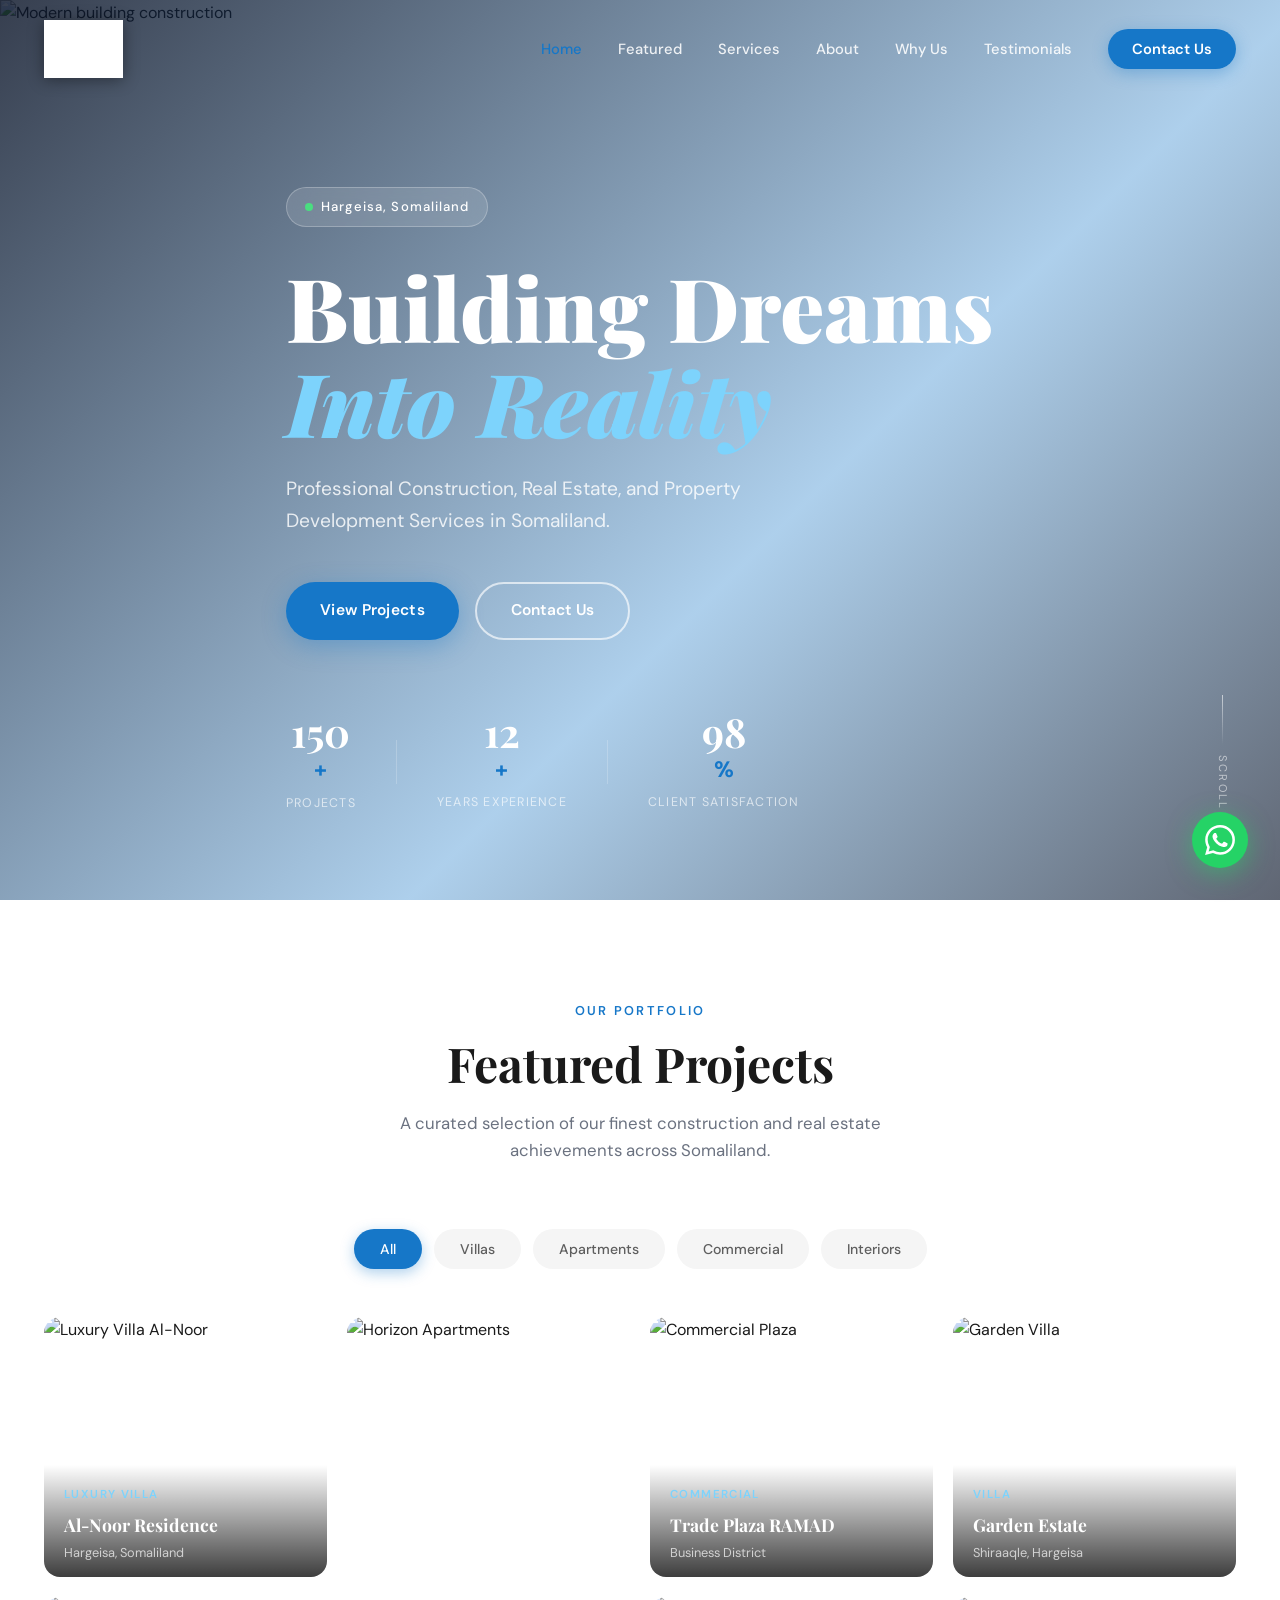
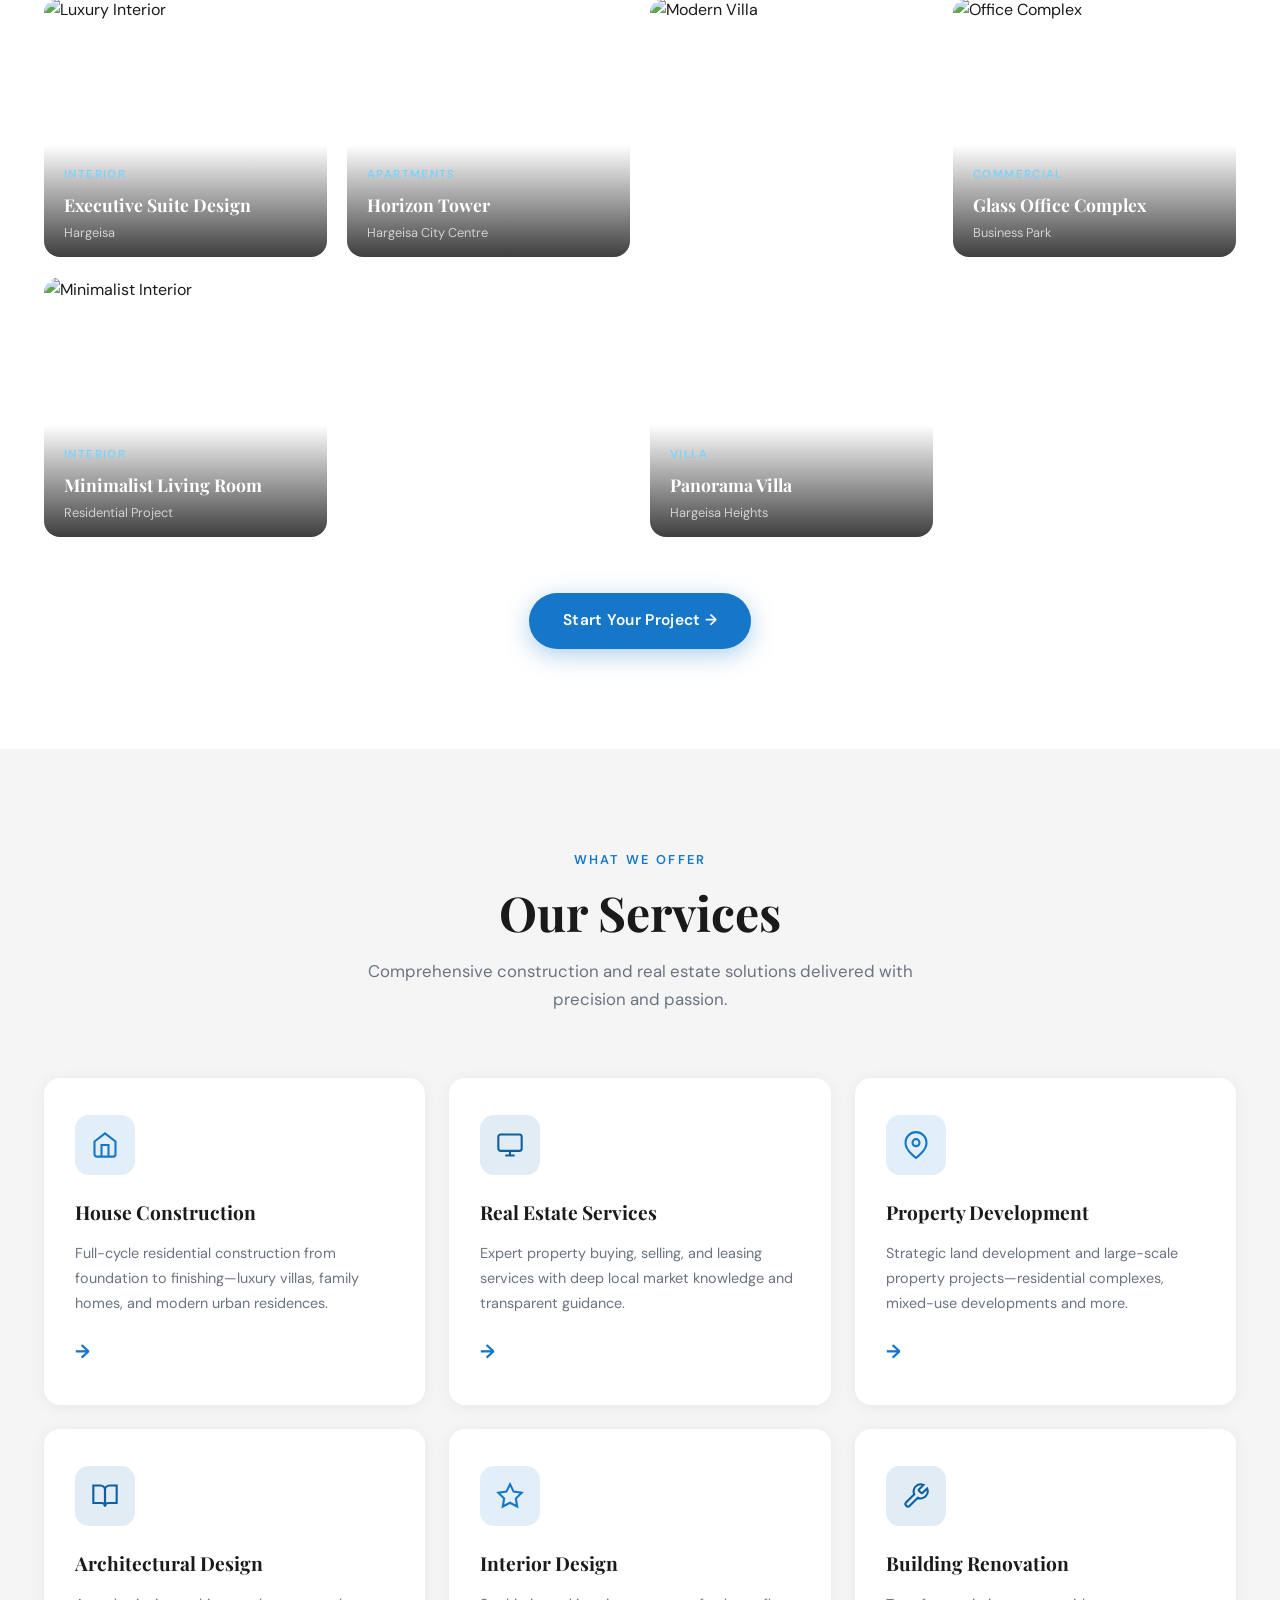
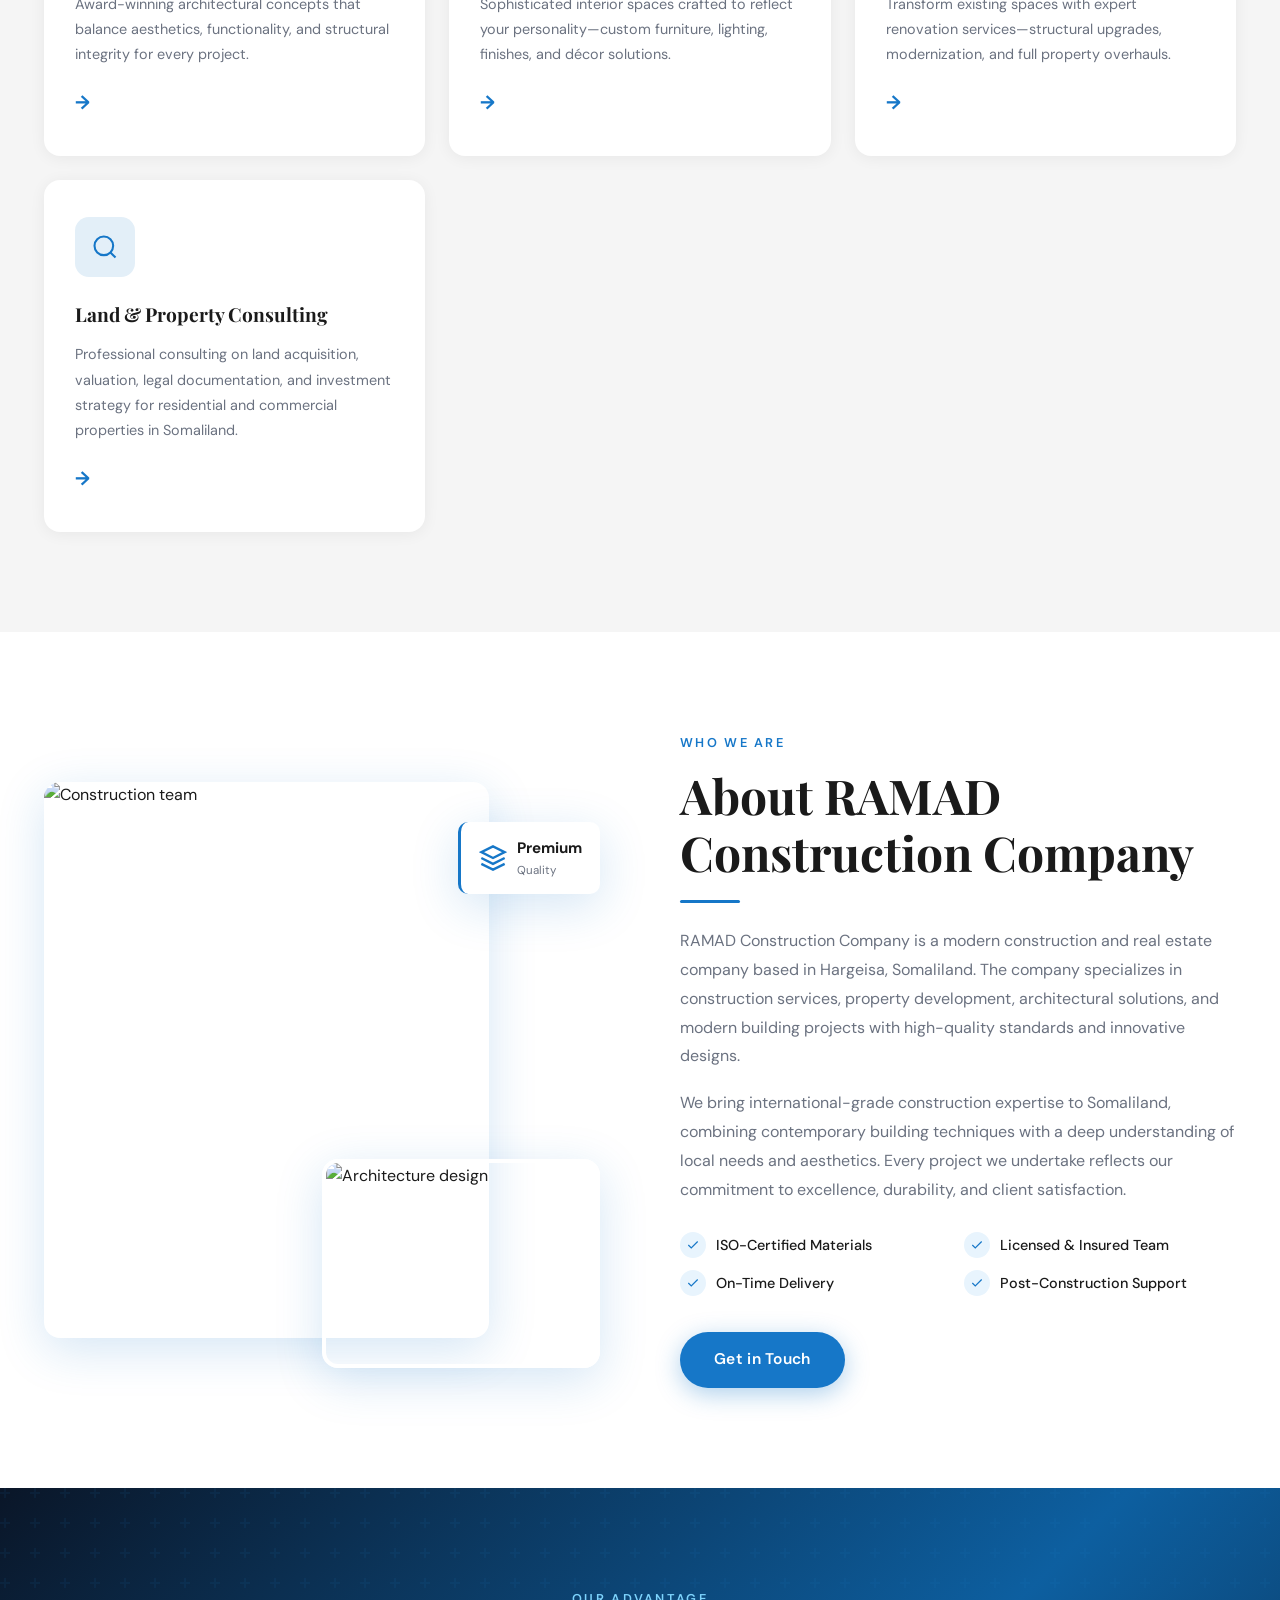
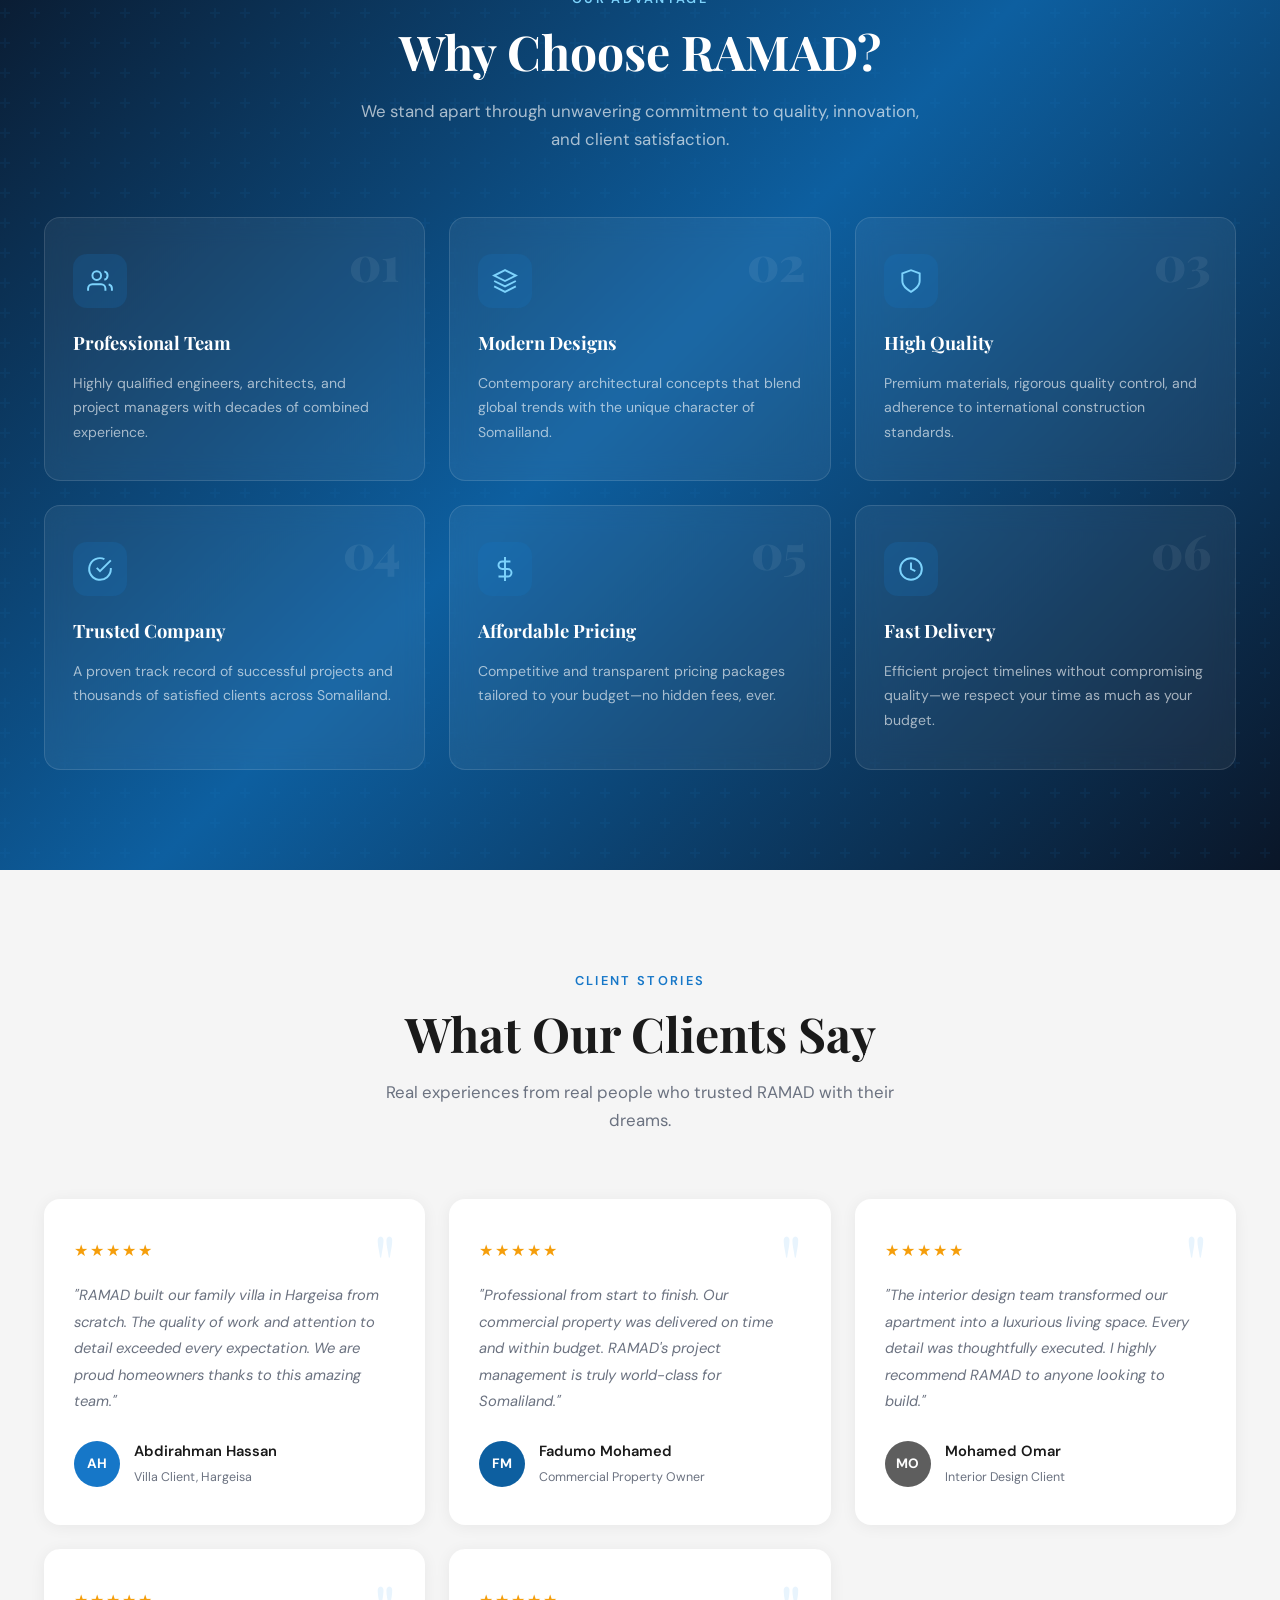
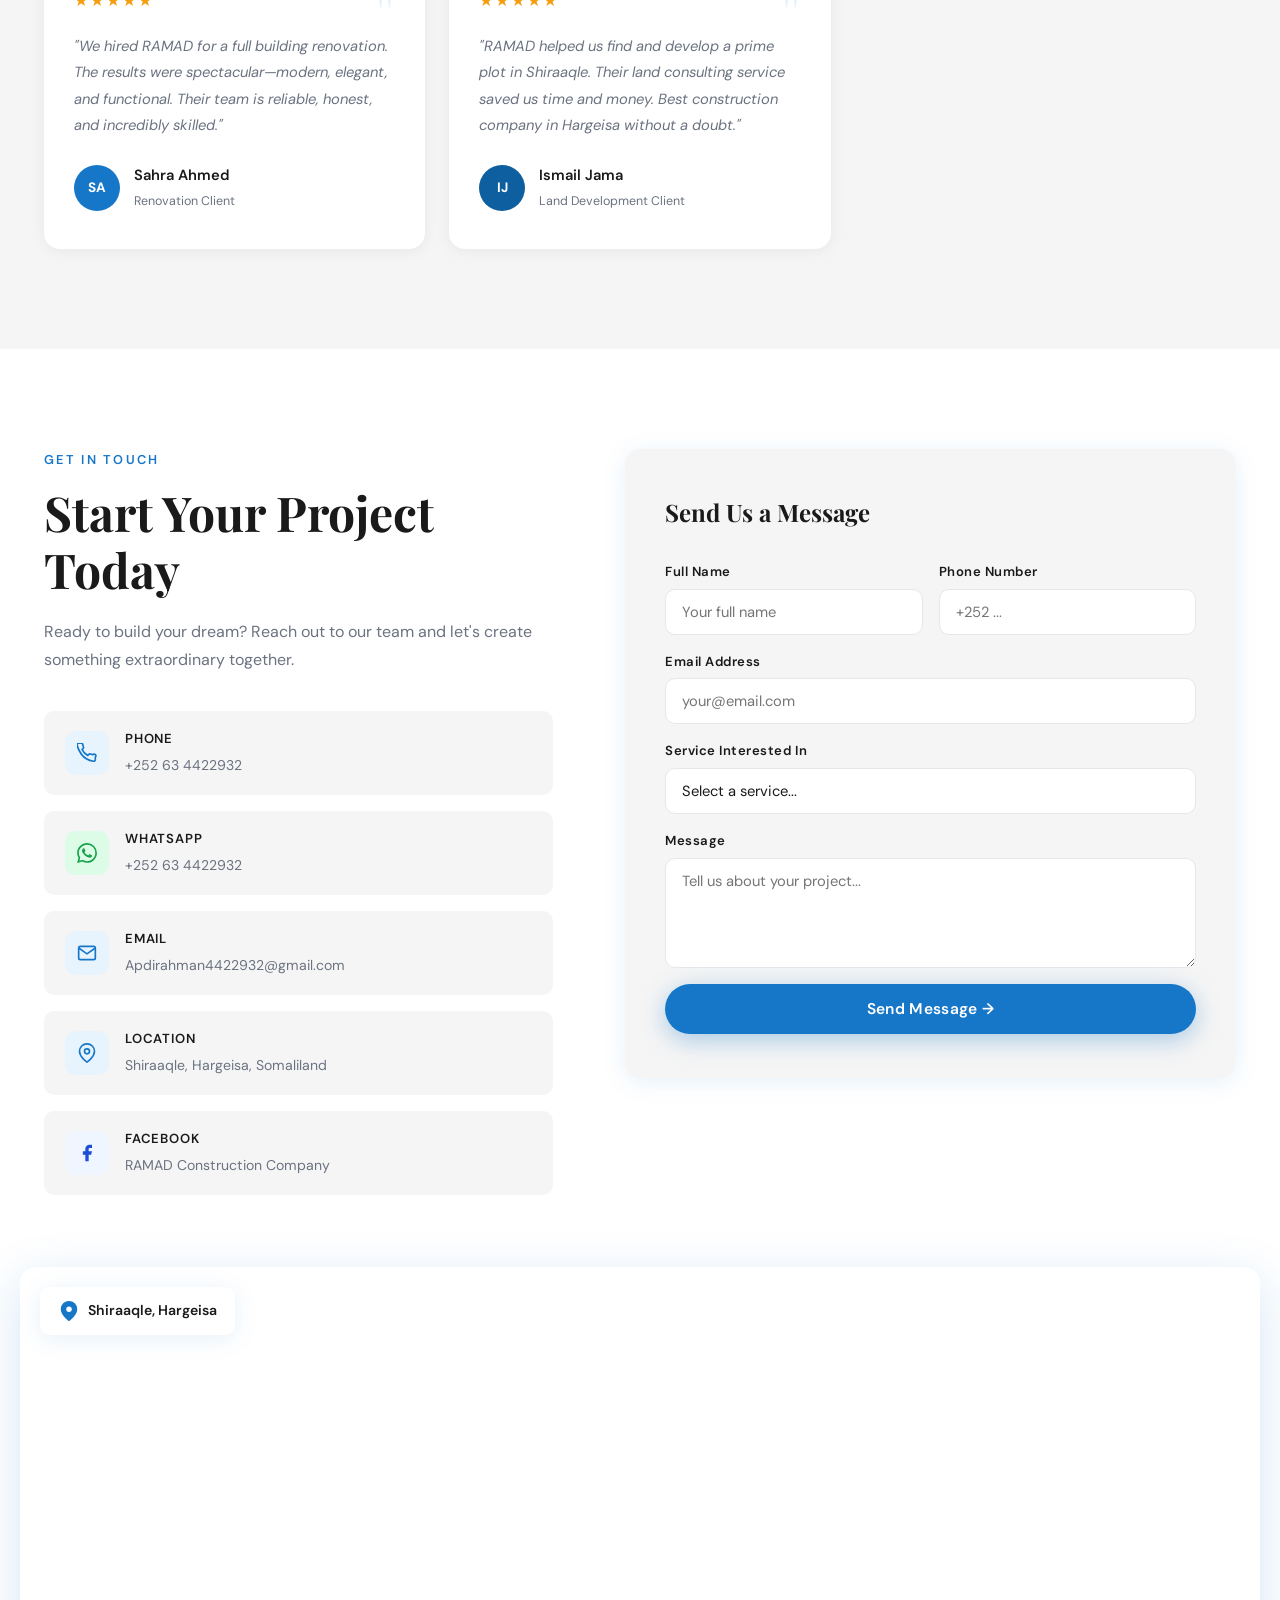
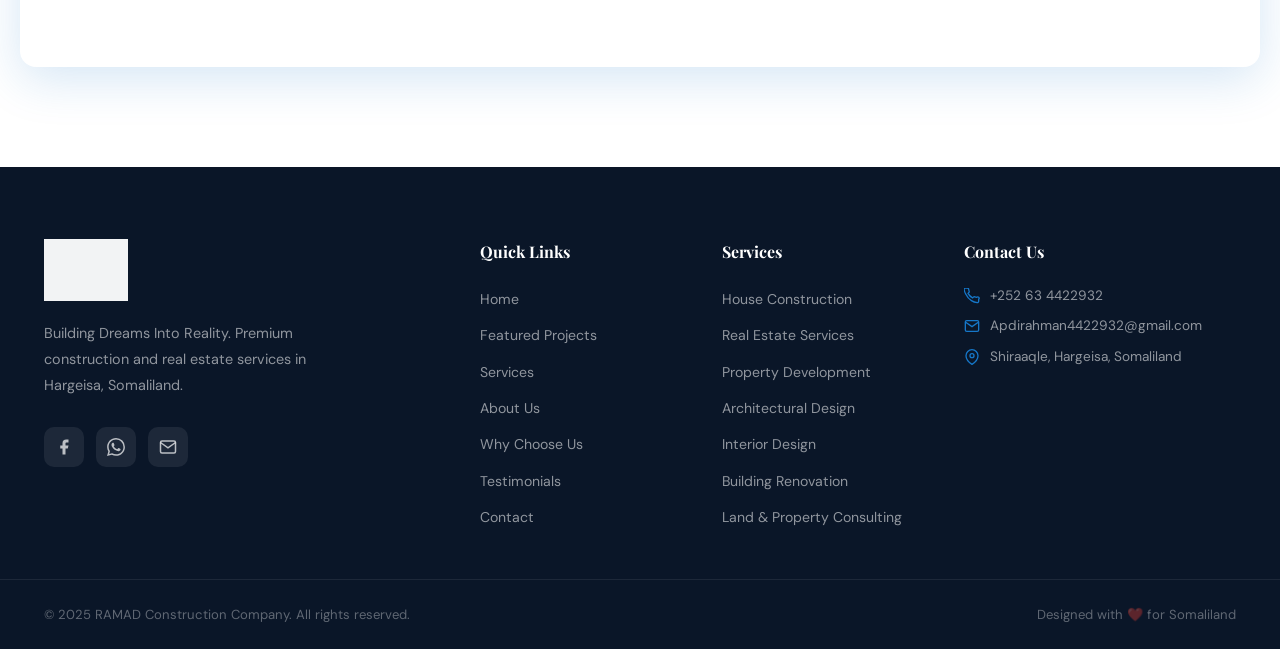
==== index.html @ cfd52feb "Add files via upload" ====
<!DOCTYPE html>
<html lang="en">
<head>
  <meta charset="UTF-8" />
  <meta name="viewport" content="width=device-width, initial-scale=1.0" />
  <title>RAMAD Construction Company – Building Dreams Into Reality</title>
  <link rel="preconnect" href="https://fonts.googleapis.com" />
  <link rel="preconnect" href="https://fonts.gstatic.com" crossorigin />
  <link href="https://fonts.googleapis.com/css2?family=Playfair+Display:wght@400;600;700;900&family=DM+Sans:wght@300;400;500;600&display=swap" rel="stylesheet" />
  <link rel="stylesheet" href="style.css" />
</head>
<body>

<!-- FLOATING WHATSAPP -->
<a href="https://wa.me/252634422932" class="whatsapp-float" target="_blank" aria-label="Chat on WhatsApp">
  <svg viewBox="0 0 24 24" fill="currentColor"><path d="M17.472 14.382c-.297-.149-1.758-.867-2.03-.967-.273-.099-.471-.148-.67.15-.197.297-.767.966-.94 1.164-.173.199-.347.223-.644.075-.297-.15-1.255-.463-2.39-1.475-.883-.788-1.48-1.761-1.653-2.059-.173-.297-.018-.458.13-.606.134-.133.298-.347.446-.52.149-.174.198-.298.298-.497.099-.198.05-.371-.025-.52-.075-.149-.669-1.612-.916-2.207-.242-.579-.487-.5-.669-.51-.173-.008-.371-.01-.57-.01-.198 0-.52.074-.792.372-.272.297-1.04 1.016-1.04 2.479 0 1.462 1.065 2.875 1.213 3.074.149.198 2.096 3.2 5.077 4.487.709.306 1.262.489 1.694.625.712.227 1.36.195 1.871.118.571-.085 1.758-.719 2.006-1.413.248-.694.248-1.289.173-1.413-.074-.124-.272-.198-.57-.347m-5.421 7.403h-.004a9.87 9.87 0 01-5.031-1.378l-.361-.214-3.741.982.998-3.648-.235-.374a9.86 9.86 0 01-1.51-5.26c.001-5.45 4.436-9.884 9.888-9.884 2.64 0 5.122 1.03 6.988 2.898a9.825 9.825 0 012.893 6.994c-.003 5.45-4.437 9.884-9.885 9.884m8.413-18.297A11.815 11.815 0 0012.05 0C5.495 0 .16 5.335.157 11.892c0 2.096.547 4.142 1.588 5.945L.057 24l6.305-1.654a11.882 11.882 0 005.683 1.448h.005c6.554 0 11.89-5.335 11.893-11.893a11.821 11.821 0 00-3.48-8.413z"/></svg>
</a>

<!-- NAV — order: Home | Featured | Services | About | Why Us | Testimonials | Contact -->
<nav class="navbar" id="navbar">
  <div class="nav-inner">
    <a href="#home" class="logo-link">
      <img src="[data-uri]" alt="RAMAD Construction Company" class="nav-logo-img" />
    </a>
    <button class="menu-toggle" id="menuToggle" aria-label="Toggle menu">
      <span></span><span></span><span></span>
    </button>
    <ul class="nav-links" id="navLinks">
      <li><a href="#home">Home</a></li>
      <li><a href="#featured">Featured</a></li>
      <li><a href="#services">Services</a></li>
      <li><a href="#about">About</a></li>
      <li><a href="#why-us">Why Us</a></li>
      <li><a href="#testimonials">Testimonials</a></li>
      <li><a href="#contact" class="nav-cta">Contact Us</a></li>
    </ul>
  </div>
</nav>

<!-- HERO -->
<section class="hero" id="home">
  <div class="hero-bg">
    <img src="https://images.unsplash.com/photo-1486325212027-8081e485255e?w=1800&q=80" alt="Modern building construction" class="hero-img" />
    <div class="hero-overlay"></div>
  </div>
  <div class="hero-content">
    <div class="hero-badge">
      <span class="badge-dot"></span>
      Hargeisa, Somaliland
    </div>
    <h1 class="hero-title">Building Dreams<br /><em>Into Reality</em></h1>
    <p class="hero-sub">Professional Construction, Real Estate, and Property Development Services in Somaliland.</p>
    <div class="hero-actions">
      <a href="#featured" class="btn-primary">View Projects</a>
      <a href="#contact" class="btn-outline">Contact Us</a>
    </div>
    <div class="hero-stats">
      <div class="stat"><span class="stat-num" data-target="150">0</span><span class="stat-plus">+</span><span class="stat-label">Projects</span></div>
      <div class="stat-divider"></div>
      <div class="stat"><span class="stat-num" data-target="12">0</span><span class="stat-plus">+</span><span class="stat-label">Years Experience</span></div>
      <div class="stat-divider"></div>
      <div class="stat"><span class="stat-num" data-target="98">0</span><span class="stat-plus">%</span><span class="stat-label">Client Satisfaction</span></div>
    </div>
  </div>
  <div class="hero-scroll">
    <div class="scroll-line"></div>
    <span>Scroll Down</span>
  </div>
</section>

<!-- FEATURED PROJECTS -->
<section class="featured section-pad" id="featured">
  <div class="container">
    <div class="section-header">
      <p class="section-label">Our Portfolio</p>
      <h2 class="section-title">Featured Projects</h2>
      <p class="section-desc">A curated selection of our finest construction and real estate achievements across Somaliland.</p>
    </div>
    <div class="projects-filter">
      <button class="filter-btn active" data-filter="all">All</button>
      <button class="filter-btn" data-filter="villa">Villas</button>
      <button class="filter-btn" data-filter="apartment">Apartments</button>
      <button class="filter-btn" data-filter="commercial">Commercial</button>
      <button class="filter-btn" data-filter="interior">Interiors</button>
    </div>
    <div class="projects-grid" id="projectsGrid">
      <div class="project-card" data-cat="villa">
        <div class="project-img-wrap"><img src="https://images.unsplash.com/photo-1613977257363-707ba9348227?w=700&q=80" alt="Luxury Villa Al-Noor" loading="lazy" /></div>
        <div class="project-info"><span class="project-cat">Luxury Villa</span><h4>Al-Noor Residence</h4><p>Hargeisa, Somaliland</p></div>
      </div>
      <div class="project-card project-card-tall" data-cat="apartment">
        <div class="project-img-wrap"><img src="https://images.unsplash.com/photo-1545324418-cc1a3fa10c00?w=700&q=80" alt="Horizon Apartments" loading="lazy" /></div>
        <div class="project-info"><span class="project-cat">Apartments</span><h4>Horizon Tower</h4><p>Hargeisa City Centre</p></div>
      </div>
      <div class="project-card" data-cat="commercial">
        <div class="project-img-wrap"><img src="https://images.unsplash.com/photo-1486325212027-8081e485255e?w=700&q=80" alt="Commercial Plaza" loading="lazy" /></div>
        <div class="project-info"><span class="project-cat">Commercial</span><h4>Trade Plaza RAMAD</h4><p>Business District</p></div>
      </div>
      <div class="project-card" data-cat="villa">
        <div class="project-img-wrap"><img src="https://images.unsplash.com/photo-1600596542815-ffad4c1539a9?w=700&q=80" alt="Garden Villa" loading="lazy" /></div>
        <div class="project-info"><span class="project-cat">Villa</span><h4>Garden Estate</h4><p>Shiraaqle, Hargeisa</p></div>
      </div>
      <div class="project-card" data-cat="interior">
        <div class="project-img-wrap"><img src="https://images.unsplash.com/photo-1618221195710-dd6b41faaea6?w=700&q=80" alt="Luxury Interior" loading="lazy" /></div>
        <div class="project-info"><span class="project-cat">Interior</span><h4>Executive Suite Design</h4><p>Hargeisa</p></div>
      </div>
      <div class="project-card project-card-tall" data-cat="villa">
        <div class="project-img-wrap"><img src="https://images.unsplash.com/photo-1512917774080-9991f1c4c750?w=700&q=80" alt="Modern Villa" loading="lazy" /></div>
        <div class="project-info"><span class="project-cat">Villa</span><h4>Panorama Villa</h4><p>Hargeisa Heights</p></div>
      </div>
      <div class="project-card" data-cat="commercial">
        <div class="project-img-wrap"><img src="https://images.unsplash.com/photo-1582407947304-fd86f28f2a08?w=700&q=80" alt="Office Complex" loading="lazy" /></div>
        <div class="project-info"><span class="project-cat">Commercial</span><h4>Glass Office Complex</h4><p>Business Park</p></div>
      </div>
      <div class="project-card" data-cat="interior">
        <div class="project-img-wrap"><img src="https://images.unsplash.com/photo-1616486338812-3dadae4b4ace?w=700&q=80" alt="Minimalist Interior" loading="lazy" /></div>
        <div class="project-info"><span class="project-cat">Interior</span><h4>Minimalist Living Room</h4><p>Residential Project</p></div>
      </div>
    </div>
    <div class="text-center mt-large">
      <a href="#contact" class="btn-primary">Start Your Project →</a>
    </div>
  </div>
</section>

<!-- SERVICES -->
<section class="services section-pad" id="services">
  <div class="container">
    <div class="section-header">
      <p class="section-label">What We Offer</p>
      <h2 class="section-title">Our Services</h2>
      <p class="section-desc">Comprehensive construction and real estate solutions delivered with precision and passion.</p>
    </div>
    <div class="services-grid">
      <div class="service-card">
        <div class="service-icon" style="--c:#1677C8">
          <svg viewBox="0 0 24 24" fill="none" stroke="currentColor" stroke-width="1.8"><path d="M3 9l9-7 9 7v11a2 2 0 01-2 2H5a2 2 0 01-2-2z"/><polyline points="9 22 9 12 15 12 15 22"/></svg>
        </div>
        <h3>House Construction</h3>
        <p>Full-cycle residential construction from foundation to finishing—luxury villas, family homes, and modern urban residences.</p>
        <span class="service-arrow">→</span>
      </div>
      <div class="service-card">
        <div class="service-icon" style="--c:#0d5fa0">
          <svg viewBox="0 0 24 24" fill="none" stroke="currentColor" stroke-width="1.8"><rect x="2" y="3" width="20" height="14" rx="2"/><path d="M8 21h8M12 17v4"/></svg>
        </div>
        <h3>Real Estate Services</h3>
        <p>Expert property buying, selling, and leasing services with deep local market knowledge and transparent guidance.</p>
        <span class="service-arrow">→</span>
      </div>
      <div class="service-card">
        <div class="service-icon" style="--c:#1677C8">
          <svg viewBox="0 0 24 24" fill="none" stroke="currentColor" stroke-width="1.8"><path d="M21 10c0 7-9 13-9 13s-9-6-9-13a9 9 0 0118 0z"/><circle cx="12" cy="10" r="3"/></svg>
        </div>
        <h3>Property Development</h3>
        <p>Strategic land development and large-scale property projects—residential complexes, mixed-use developments and more.</p>
        <span class="service-arrow">→</span>
      </div>
      <div class="service-card">
        <div class="service-icon" style="--c:#0d5fa0">
          <svg viewBox="0 0 24 24" fill="none" stroke="currentColor" stroke-width="1.8"><path d="M2 3h6a4 4 0 014 4v14a3 3 0 00-3-3H2z"/><path d="M22 3h-6a4 4 0 00-4 4v14a3 3 0 013-3h7z"/></svg>
        </div>
        <h3>Architectural Design</h3>
        <p>Award-winning architectural concepts that balance aesthetics, functionality, and structural integrity for every project.</p>
        <span class="service-arrow">→</span>
      </div>
      <div class="service-card">
        <div class="service-icon" style="--c:#1677C8">
          <svg viewBox="0 0 24 24" fill="none" stroke="currentColor" stroke-width="1.8"><path d="M12 2l3.09 6.26L22 9.27l-5 4.87 1.18 6.88L12 17.77l-6.18 3.25L7 14.14 2 9.27l6.91-1.01L12 2z"/></svg>
        </div>
        <h3>Interior Design</h3>
        <p>Sophisticated interior spaces crafted to reflect your personality—custom furniture, lighting, finishes, and décor solutions.</p>
        <span class="service-arrow">→</span>
      </div>
      <div class="service-card">
        <div class="service-icon" style="--c:#0d5fa0">
          <svg viewBox="0 0 24 24" fill="none" stroke="currentColor" stroke-width="1.8"><path d="M14.7 6.3a1 1 0 000 1.4l1.6 1.6a1 1 0 001.4 0l3.77-3.77a6 6 0 01-7.94 7.94l-6.91 6.91a2.12 2.12 0 01-3-3l6.91-6.91a6 6 0 017.94-7.94l-3.76 3.76z"/></svg>
        </div>
        <h3>Building Renovation</h3>
        <p>Transform existing spaces with expert renovation services—structural upgrades, modernization, and full property overhauls.</p>
        <span class="service-arrow">→</span>
      </div>
      <div class="service-card service-card-wide">
        <div class="service-icon" style="--c:#1677C8">
          <svg viewBox="0 0 24 24" fill="none" stroke="currentColor" stroke-width="1.8"><circle cx="11" cy="11" r="8"/><path d="m21 21-4.35-4.35"/></svg>
        </div>
        <h3>Land &amp; Property Consulting</h3>
        <p>Professional consulting on land acquisition, valuation, legal documentation, and investment strategy for residential and commercial properties in Somaliland.</p>
        <span class="service-arrow">→</span>
      </div>
    </div>
  </div>
</section>

<!-- ABOUT -->
<section class="about section-pad" id="about">
  <div class="container about-grid">
    <div class="about-visuals">
      <div class="about-main-img">
        <img src="https://images.unsplash.com/photo-1504307651254-35680f356dfd?w=800&q=80" alt="Construction team" loading="lazy" />
      </div>
      <div class="about-accent-img">
        <img src="https://images.unsplash.com/photo-1590725140246-20acddc1ec6d?w=400&q=80" alt="Architecture design" loading="lazy" />
      </div>
      <div class="about-badge-float">
        <svg viewBox="0 0 24 24" fill="none" stroke="#1677C8" stroke-width="2"><path d="M12 2L2 7l10 5 10-5-10-5zM2 17l10 5 10-5M2 12l10 5 10-5"/></svg>
        <div><strong>Premium</strong><span>Quality</span></div>
      </div>
    </div>
    <div class="about-content">
      <p class="section-label">Who We Are</p>
      <h2 class="section-title">About RAMAD<br />Construction Company</h2>
      <div class="about-divider"></div>
      <p class="about-text">RAMAD Construction Company is a modern construction and real estate company based in Hargeisa, Somaliland. The company specializes in construction services, property development, architectural solutions, and modern building projects with high-quality standards and innovative designs.</p>
      <p class="about-text">We bring international-grade construction expertise to Somaliland, combining contemporary building techniques with a deep understanding of local needs and aesthetics. Every project we undertake reflects our commitment to excellence, durability, and client satisfaction.</p>
      <div class="about-features">
        <div class="about-feat"><div class="feat-icon"><svg viewBox="0 0 24 24" fill="none" stroke="currentColor" stroke-width="2"><polyline points="20 6 9 17 4 12"/></svg></div><span>ISO-Certified Materials</span></div>
        <div class="about-feat"><div class="feat-icon"><svg viewBox="0 0 24 24" fill="none" stroke="currentColor" stroke-width="2"><polyline points="20 6 9 17 4 12"/></svg></div><span>Licensed &amp; Insured Team</span></div>
        <div class="about-feat"><div class="feat-icon"><svg viewBox="0 0 24 24" fill="none" stroke="currentColor" stroke-width="2"><polyline points="20 6 9 17 4 12"/></svg></div><span>On-Time Delivery</span></div>
        <div class="about-feat"><div class="feat-icon"><svg viewBox="0 0 24 24" fill="none" stroke="currentColor" stroke-width="2"><polyline points="20 6 9 17 4 12"/></svg></div><span>Post-Construction Support</span></div>
      </div>
      <a href="#contact" class="btn-primary">Get in Touch</a>
    </div>
  </div>
</section>

<!-- WHY CHOOSE US -->
<section class="why-us section-pad" id="why-us">
  <div class="why-bg"></div>
  <div class="container">
    <div class="section-header light">
      <p class="section-label light-label">Our Advantage</p>
      <h2 class="section-title white">Why Choose RAMAD?</h2>
      <p class="section-desc light-desc">We stand apart through unwavering commitment to quality, innovation, and client satisfaction.</p>
    </div>
    <div class="why-grid">
      <div class="why-card">
        <div class="why-num">01</div>
        <div class="why-icon"><svg viewBox="0 0 24 24" fill="none" stroke="currentColor" stroke-width="1.8"><path d="M17 21v-2a4 4 0 00-4-4H5a4 4 0 00-4 4v2"/><circle cx="9" cy="7" r="4"/><path d="M23 21v-2a4 4 0 00-3-3.87M16 3.13a4 4 0 010 7.75"/></svg></div>
        <h3>Professional Team</h3>
        <p>Highly qualified engineers, architects, and project managers with decades of combined experience.</p>
      </div>
      <div class="why-card">
        <div class="why-num">02</div>
        <div class="why-icon"><svg viewBox="0 0 24 24" fill="none" stroke="currentColor" stroke-width="1.8"><polygon points="12 2 2 7 12 12 22 7 12 2"/><polyline points="2 17 12 22 22 17"/><polyline points="2 12 12 17 22 12"/></svg></div>
        <h3>Modern Designs</h3>
        <p>Contemporary architectural concepts that blend global trends with the unique character of Somaliland.</p>
      </div>
      <div class="why-card">
        <div class="why-num">03</div>
        <div class="why-icon"><svg viewBox="0 0 24 24" fill="none" stroke="currentColor" stroke-width="1.8"><path d="M12 22s8-4 8-10V5l-8-3-8 3v7c0 6 8 10 8 10z"/></svg></div>
        <h3>High Quality</h3>
        <p>Premium materials, rigorous quality control, and adherence to international construction standards.</p>
      </div>
      <div class="why-card">
        <div class="why-num">04</div>
        <div class="why-icon"><svg viewBox="0 0 24 24" fill="none" stroke="currentColor" stroke-width="1.8"><path d="M22 11.08V12a10 10 0 11-5.93-9.14"/><polyline points="22 4 12 14.01 9 11.01"/></svg></div>
        <h3>Trusted Company</h3>
        <p>A proven track record of successful projects and thousands of satisfied clients across Somaliland.</p>
      </div>
      <div class="why-card">
        <div class="why-num">05</div>
        <div class="why-icon"><svg viewBox="0 0 24 24" fill="none" stroke="currentColor" stroke-width="1.8"><line x1="12" y1="1" x2="12" y2="23"/><path d="M17 5H9.5a3.5 3.5 0 000 7h5a3.5 3.5 0 010 7H6"/></svg></div>
        <h3>Affordable Pricing</h3>
        <p>Competitive and transparent pricing packages tailored to your budget—no hidden fees, ever.</p>
      </div>
      <div class="why-card">
        <div class="why-num">06</div>
        <div class="why-icon"><svg viewBox="0 0 24 24" fill="none" stroke="currentColor" stroke-width="1.8"><circle cx="12" cy="12" r="10"/><polyline points="12 6 12 12 16 14"/></svg></div>
        <h3>Fast Delivery</h3>
        <p>Efficient project timelines without compromising quality—we respect your time as much as your budget.</p>
      </div>
    </div>
  </div>
</section>

<!-- TESTIMONIALS -->
<section class="testimonials section-pad" id="testimonials">
  <div class="container">
    <div class="section-header">
      <p class="section-label">Client Stories</p>
      <h2 class="section-title">What Our Clients Say</h2>
      <p class="section-desc">Real experiences from real people who trusted RAMAD with their dreams.</p>
    </div>
    <div class="testi-track">
      <div class="testi-card">
        <div class="testi-stars">★★★★★</div>
        <p class="testi-text">"RAMAD built our family villa in Hargeisa from scratch. The quality of work and attention to detail exceeded every expectation. We are proud homeowners thanks to this amazing team."</p>
        <div class="testi-author">
          <div class="testi-avatar" style="background:#1677C8">AH</div>
          <div><strong>Abdirahman Hassan</strong><span>Villa Client, Hargeisa</span></div>
        </div>
      </div>
      <div class="testi-card">
        <div class="testi-stars">★★★★★</div>
        <p class="testi-text">"Professional from start to finish. Our commercial property was delivered on time and within budget. RAMAD's project management is truly world-class for Somaliland."</p>
        <div class="testi-author">
          <div class="testi-avatar" style="background:#0d5fa0">FM</div>
          <div><strong>Fadumo Mohamed</strong><span>Commercial Property Owner</span></div>
        </div>
      </div>
      <div class="testi-card">
        <div class="testi-stars">★★★★★</div>
        <p class="testi-text">"The interior design team transformed our apartment into a luxurious living space. Every detail was thoughtfully executed. I highly recommend RAMAD to anyone looking to build."</p>
        <div class="testi-author">
          <div class="testi-avatar" style="background:#5E5E5E">MO</div>
          <div><strong>Mohamed Omar</strong><span>Interior Design Client</span></div>
        </div>
      </div>
      <div class="testi-card">
        <div class="testi-stars">★★★★★</div>
        <p class="testi-text">"We hired RAMAD for a full building renovation. The results were spectacular—modern, elegant, and functional. Their team is reliable, honest, and incredibly skilled."</p>
        <div class="testi-author">
          <div class="testi-avatar" style="background:#1677C8">SA</div>
          <div><strong>Sahra Ahmed</strong><span>Renovation Client</span></div>
        </div>
      </div>
      <div class="testi-card">
        <div class="testi-stars">★★★★★</div>
        <p class="testi-text">"RAMAD helped us find and develop a prime plot in Shiraaqle. Their land consulting service saved us time and money. Best construction company in Hargeisa without a doubt."</p>
        <div class="testi-author">
          <div class="testi-avatar" style="background:#0d5fa0">IJ</div>
          <div><strong>Ismail Jama</strong><span>Land Development Client</span></div>
        </div>
      </div>
    </div>
  </div>
</section>

<!-- CONTACT -->
<section class="contact section-pad" id="contact">
  <div class="container contact-grid">
    <div class="contact-info">
      <p class="section-label">Get In Touch</p>
      <h2 class="section-title">Start Your Project Today</h2>
      <p class="contact-desc">Ready to build your dream? Reach out to our team and let's create something extraordinary together.</p>
      <div class="contact-items">
        <a href="tel:+252634422932" class="contact-item">
          <div class="ci-icon"><svg viewBox="0 0 24 24" fill="none" stroke="currentColor" stroke-width="2"><path d="M22 16.92v3a2 2 0 01-2.18 2 19.79 19.79 0 01-8.63-3.07A19.5 19.5 0 013.07 9.81a19.79 19.79 0 01-3.07-8.68A2 2 0 012 .18h3a2 2 0 012 1.72c.127.96.361 1.903.7 2.81a2 2 0 01-.45 2.11L6.09 8a16 16 0 006.88 6.88l1.19-1.19a2 2 0 012.11-.45c.907.339 1.85.573 2.81.7A2 2 0 0122 16.92z"/></svg></div>
          <div><strong>Phone</strong><span>+252 63 4422932</span></div>
        </a>
        <a href="https://wa.me/252634422932" class="contact-item" target="_blank">
          <div class="ci-icon green"><svg viewBox="0 0 24 24" fill="currentColor"><path d="M17.472 14.382c-.297-.149-1.758-.867-2.03-.967-.273-.099-.471-.148-.67.15-.197.297-.767.966-.94 1.164-.173.199-.347.223-.644.075-.297-.15-1.255-.463-2.39-1.475-.883-.788-1.48-1.761-1.653-2.059-.173-.297-.018-.458.13-.606.134-.133.298-.347.446-.52.149-.174.198-.298.298-.497.099-.198.05-.371-.025-.52-.075-.149-.669-1.612-.916-2.207-.242-.579-.487-.5-.669-.51-.173-.008-.371-.01-.57-.01-.198 0-.52.074-.792.372-.272.297-1.04 1.016-1.04 2.479 0 1.462 1.065 2.875 1.213 3.074.149.198 2.096 3.2 5.077 4.487.709.306 1.262.489 1.694.625.712.227 1.36.195 1.871.118.571-.085 1.758-.719 2.006-1.413.248-.694.248-1.289.173-1.413-.074-.124-.272-.198-.57-.347m-5.421 7.403h-.004a9.87 9.87 0 01-5.031-1.378l-.361-.214-3.741.982.998-3.648-.235-.374a9.86 9.86 0 01-1.51-5.26c.001-5.45 4.436-9.884 9.888-9.884 2.64 0 5.122 1.03 6.988 2.898a9.825 9.825 0 012.893 6.994c-.003 5.45-4.437 9.884-9.885 9.884m8.413-18.297A11.815 11.815 0 0012.05 0C5.495 0 .16 5.335.157 11.892c0 2.096.547 4.142 1.588 5.945L.057 24l6.305-1.654a11.882 11.882 0 005.683 1.448h.005c6.554 0 11.89-5.335 11.893-11.893a11.821 11.821 0 00-3.48-8.413z"/></svg></div>
          <div><strong>WhatsApp</strong><span>+252 63 4422932</span></div>
        </a>
        <a href="mailto:Apdirahman4422932@gmail.com" class="contact-item">
          <div class="ci-icon"><svg viewBox="0 0 24 24" fill="none" stroke="currentColor" stroke-width="2"><path d="M4 4h16c1.1 0 2 .9 2 2v12c0 1.1-.9 2-2 2H4c-1.1 0-2-.9-2-2V6c0-1.1.9-2 2-2z"/><polyline points="22,6 12,13 2,6"/></svg></div>
          <div><strong>Email</strong><span>Apdirahman4422932@gmail.com</span></div>
        </a>
        <div class="contact-item">
          <div class="ci-icon"><svg viewBox="0 0 24 24" fill="none" stroke="currentColor" stroke-width="2"><path d="M21 10c0 7-9 13-9 13s-9-6-9-13a9 9 0 0118 0z"/><circle cx="12" cy="10" r="3"/></svg></div>
          <div><strong>Location</strong><span>Shiraaqle, Hargeisa, Somaliland</span></div>
        </div>
        <a href="https://facebook.com" class="contact-item" target="_blank">
          <div class="ci-icon fb"><svg viewBox="0 0 24 24" fill="currentColor"><path d="M18 2h-3a5 5 0 00-5 5v3H7v4h3v8h4v-8h3l1-4h-4V7a1 1 0 011-1h3z"/></svg></div>
          <div><strong>Facebook</strong><span>RAMAD Construction Company</span></div>
        </a>
      </div>
    </div>
    <div class="contact-form-wrap">
      <form class="contact-form" id="contactForm">
        <h3>Send Us a Message</h3>
        <div class="form-row">
          <div class="form-group">
            <label>Full Name</label>
            <input type="text" placeholder="Your full name" required />
          </div>
          <div class="form-group">
            <label>Phone Number</label>
            <input type="tel" placeholder="+252 ..." />
          </div>
        </div>
        <div class="form-group">
          <label>Email Address</label>
          <input type="email" placeholder="your@email.com" />
        </div>
        <div class="form-group">
          <label>Service Interested In</label>
          <select>
            <option value="">Select a service...</option>
            <option>House Construction</option>
            <option>Real Estate Services</option>
            <option>Property Development</option>
            <option>Architectural Design</option>
            <option>Interior Design</option>
            <option>Building Renovation</option>
            <option>Land &amp; Property Consulting</option>
          </select>
        </div>
        <div class="form-group">
          <label>Message</label>
          <textarea rows="4" placeholder="Tell us about your project..."></textarea>
        </div>
        <button type="submit" class="btn-primary full-width">Send Message →</button>
        <div class="form-success" id="formSuccess">✓ Message sent! We'll contact you shortly.</div>
      </form>
    </div>
  </div>
  <div class="map-wrap container" style="margin-top:0">
    <iframe src="https://www.google.com/maps/embed?pb=!1m18!1m12!1m3!1d62920.05!2d44.0650!3d9.5600!2m3!1f0!2f0!3f0!3m2!1i1024!2i768!4f13.1!3m3!1m2!1s0x1628bf7a36a7f7fd%3A0x2e580b26f8c63d4a!2sHargeisa%2C%20Somaliland!5e0!3m2!1sen!2s!4v1699999999" allowfullscreen="" loading="lazy" referrerpolicy="no-referrer-when-downgrade" title="RAMAD Construction Location"></iframe>
    <div class="map-pin">
      <svg viewBox="0 0 24 24" fill="#1677C8"><path d="M21 10c0 7-9 13-9 13s-9-6-9-13a9 9 0 0118 0z"/><circle cx="12" cy="10" r="3" fill="white"/></svg>
      <span>Shiraaqle, Hargeisa</span>
    </div>
  </div>
</section>

<!-- FOOTER -->
<footer class="footer">
  <div class="footer-top">
    <div class="container footer-grid">
      <div class="footer-brand">
        <img src="[data-uri]" alt="RAMAD Construction Company" class="footer-logo-img" />
        <p class="footer-tagline">Building Dreams Into Reality. Premium construction and real estate services in Hargeisa, Somaliland.</p>
        <div class="footer-socials">
          <a href="https://facebook.com" target="_blank" aria-label="Facebook"><svg viewBox="0 0 24 24" fill="currentColor"><path d="M18 2h-3a5 5 0 00-5 5v3H7v4h3v8h4v-8h3l1-4h-4V7a1 1 0 011-1h3z"/></svg></a>
          <a href="https://wa.me/252634422932" target="_blank" aria-label="WhatsApp"><svg viewBox="0 0 24 24" fill="currentColor"><path d="M17.472 14.382c-.297-.149-1.758-.867-2.03-.967-.273-.099-.471-.148-.67.15-.197.297-.767.966-.94 1.164-.173.199-.347.223-.644.075-.297-.15-1.255-.463-2.39-1.475-.883-.788-1.48-1.761-1.653-2.059-.173-.297-.018-.458.13-.606.134-.133.298-.347.446-.52.149-.174.198-.298.298-.497.099-.198.05-.371-.025-.52-.075-.149-.669-1.612-.916-2.207-.242-.579-.487-.5-.669-.51-.173-.008-.371-.01-.57-.01-.198 0-.52.074-.792.372-.272.297-1.04 1.016-1.04 2.479 0 1.462 1.065 2.875 1.213 3.074.149.198 2.096 3.2 5.077 4.487.709.306 1.262.489 1.694.625.712.227 1.36.195 1.871.118.571-.085 1.758-.719 2.006-1.413.248-.694.248-1.289.173-1.413-.074-.124-.272-.198-.57-.347m-5.421 7.403h-.004a9.87 9.87 0 01-5.031-1.378l-.361-.214-3.741.982.998-3.648-.235-.374a9.86 9.86 0 01-1.51-5.26c.001-5.45 4.436-9.884 9.888-9.884 2.64 0 5.122 1.03 6.988 2.898a9.825 9.825 0 012.893 6.994c-.003 5.45-4.437 9.884-9.885 9.884m8.413-18.297A11.815 11.815 0 0012.05 0C5.495 0 .16 5.335.157 11.892c0 2.096.547 4.142 1.588 5.945L.057 24l6.305-1.654a11.882 11.882 0 005.683 1.448h.005c6.554 0 11.89-5.335 11.893-11.893a11.821 11.821 0 00-3.48-8.413z"/></svg></a>
          <a href="mailto:Apdirahman4422932@gmail.com" aria-label="Email"><svg viewBox="0 0 24 24" fill="none" stroke="currentColor" stroke-width="2"><path d="M4 4h16c1.1 0 2 .9 2 2v12c0 1.1-.9 2-2 2H4c-1.1 0-2-.9-2-2V6c0-1.1.9-2 2-2z"/><polyline points="22,6 12,13 2,6"/></svg></a>
        </div>
      </div>
      <div class="footer-col">
        <h4>Quick Links</h4>
        <ul>
          <li><a href="#home">Home</a></li>
          <li><a href="#featured">Featured Projects</a></li>
          <li><a href="#services">Services</a></li>
          <li><a href="#about">About Us</a></li>
          <li><a href="#why-us">Why Choose Us</a></li>
          <li><a href="#testimonials">Testimonials</a></li>
          <li><a href="#contact">Contact</a></li>
        </ul>
      </div>
      <div class="footer-col">
        <h4>Services</h4>
        <ul>
          <li><a href="#services">House Construction</a></li>
          <li><a href="#services">Real Estate Services</a></li>
          <li><a href="#services">Property Development</a></li>
          <li><a href="#services">Architectural Design</a></li>
          <li><a href="#services">Interior Design</a></li>
          <li><a href="#services">Building Renovation</a></li>
          <li><a href="#services">Land &amp; Property Consulting</a></li>
        </ul>
      </div>
      <div class="footer-col">
        <h4>Contact Us</h4>
        <ul class="footer-contact-list">
          <li><svg viewBox="0 0 24 24" fill="none" stroke="currentColor" stroke-width="2"><path d="M22 16.92v3a2 2 0 01-2.18 2 19.79 19.79 0 01-8.63-3.07A19.5 19.5 0 013.07 9.81a19.79 19.79 0 01-3.07-8.68A2 2 0 012 .18h3a2 2 0 012 1.72c.127.96.361 1.903.7 2.81a2 2 0 01-.45 2.11L6.09 8a16 16 0 006.88 6.88l1.19-1.19a2 2 0 012.11-.45c.907.339 1.85.573 2.81.7A2 2 0 0122 16.92z"/></svg><span>+252 63 4422932</span></li>
          <li><svg viewBox="0 0 24 24" fill="none" stroke="currentColor" stroke-width="2"><path d="M4 4h16c1.1 0 2 .9 2 2v12c0 1.1-.9 2-2 2H4c-1.1 0-2-.9-2-2V6c0-1.1.9-2 2-2z"/><polyline points="22,6 12,13 2,6"/></svg><span>Apdirahman4422932@gmail.com</span></li>
          <li><svg viewBox="0 0 24 24" fill="none" stroke="currentColor" stroke-width="2"><path d="M21 10c0 7-9 13-9 13s-9-6-9-13a9 9 0 0118 0z"/><circle cx="12" cy="10" r="3"/></svg><span>Shiraaqle, Hargeisa, Somaliland</span></li>
        </ul>
      </div>
    </div>
  </div>
  <div class="footer-bottom">
    <div class="container footer-bottom-inner">
      <p>© 2025 RAMAD Construction Company. All rights reserved.</p>
      <p>Designed with ❤️ for Somaliland</p>
    </div>
  </div>
</footer>

<script src="script.js"></script>
</body>
</html>
---- style.css ----
/* =============================================
   RAMAD Construction Company – style.css
   Premium luxury construction aesthetic
   ============================================= */

:root {
  --blue: #1677C8;
  --blue-dark: #0d5fa0;
  --blue-light: #e8f4fd;
  --gray: #5E5E5E;
  --gray-light: #f5f5f5;
  --white: #ffffff;
  --black: #0a0a0a;
  --text: #1a1a1a;
  --text-muted: #6b7280;
  --border: #e5e7eb;
  --shadow: 0 4px 24px rgba(22,119,200,0.10);
  --shadow-lg: 0 12px 48px rgba(22,119,200,0.18);
  --radius: 16px;
  --radius-sm: 10px;
  --transition: 0.35s cubic-bezier(0.4,0,0.2,1);
}

*, *::before, *::after { box-sizing: border-box; margin: 0; padding: 0; }

html { scroll-behavior: smooth; font-size: 16px; }

body {
  font-family: 'DM Sans', sans-serif;
  color: var(--text);
  background: var(--white);
  overflow-x: hidden;
  line-height: 1.65;
}

img { display: block; max-width: 100%; height: auto; }
a { text-decoration: none; color: inherit; }
ul { list-style: none; }
button { cursor: pointer; border: none; background: none; font-family: inherit; }

.container {
  width: 100%;
  max-width: 1240px;
  margin: 0 auto;
  padding: 0 24px;
}

.section-pad { padding: 100px 0; }
.text-center { text-align: center; }
.mt-large { margin-top: 56px; }

/* ---- LOGO IMAGE ---- */
.nav-logo-img {
  height: 58px;
  width: auto;
  display: block;
  transition: filter 0.4s, transform 0.3s;
  /* On dark hero: make white so it's visible */
  filter: brightness(0) invert(1) drop-shadow(0 2px 8px rgba(0,0,0,0.4));
  object-fit: contain;
}
.navbar.scrolled .nav-logo-img {
  /* On white navbar: show real logo colors */
  filter: none;
  drop-shadow: none;
}
.nav-logo-img:hover { transform: scale(1.04); }

.footer-logo-img {
  height: 62px;
  width: auto;
  display: block;
  /* On dark footer: make white */
  filter: brightness(0) invert(1);
  opacity: 0.95;
  margin-bottom: 18px;
  object-fit: contain;
}

/* ---- FEATURED (same as projects) ---- */
.featured { background: white; }

/* ---- TYPOGRAPHY ---- */
.section-label {
  font-family: 'DM Sans', sans-serif;
  font-size: 0.8rem;
  font-weight: 600;
  letter-spacing: 0.18em;
  text-transform: uppercase;
  color: var(--blue);
  display: block;
  margin-bottom: 14px;
}
.section-title {
  font-family: 'Playfair Display', serif;
  font-size: clamp(2rem, 4vw, 3rem);
  font-weight: 700;
  line-height: 1.18;
  color: var(--text);
}
.section-desc {
  font-size: 1.05rem;
  color: var(--text-muted);
  max-width: 560px;
  margin: 18px auto 0;
}
.section-header { text-align: center; margin-bottom: 64px; }

/* ---- BUTTONS ---- */
.btn-primary {
  display: inline-flex;
  align-items: center;
  gap: 8px;
  background: var(--blue);
  color: white;
  padding: 15px 34px;
  border-radius: 50px;
  font-weight: 600;
  font-size: 0.97rem;
  letter-spacing: 0.02em;
  transition: var(--transition);
  box-shadow: 0 6px 24px rgba(22,119,200,0.35);
}
.btn-primary:hover {
  background: var(--blue-dark);
  transform: translateY(-2px);
  box-shadow: 0 10px 32px rgba(22,119,200,0.45);
}
.btn-primary.full-width { width: 100%; justify-content: center; }

.btn-outline {
  display: inline-flex;
  align-items: center;
  gap: 8px;
  background: transparent;
  color: white;
  padding: 14px 34px;
  border-radius: 50px;
  font-weight: 600;
  font-size: 0.97rem;
  border: 2px solid rgba(255,255,255,0.65);
  transition: var(--transition);
}
.btn-outline:hover {
  background: rgba(255,255,255,0.15);
  border-color: white;
  transform: translateY(-2px);
}

/* ---- NAVBAR ---- */
.navbar {
  position: fixed;
  top: 0; left: 0; right: 0;
  z-index: 1000;
  padding: 0;
  transition: background 0.4s, box-shadow 0.4s, padding 0.4s;
}
.navbar.scrolled {
  background: rgba(255,255,255,0.97);
  backdrop-filter: blur(20px);
  box-shadow: 0 2px 24px rgba(0,0,0,0.08);
}
.nav-inner {
  display: flex;
  align-items: center;
  justify-content: space-between;
  max-width: 1240px;
  margin: 0 auto;
  padding: 20px 24px;
  transition: padding 0.4s;
}
.navbar.scrolled .nav-inner { padding: 14px 24px; }

.logo-link { flex-shrink: 0; }
.logo-box { display: flex; align-items: center; gap: 12px; }
.logo-icon { width: 40px; height: 40px; flex-shrink: 0; }
.logo-text { display: flex; flex-direction: column; }
.logo-main {
  font-family: 'Playfair Display', serif;
  font-size: 1.25rem;
  font-weight: 700;
  color: white;
  line-height: 1;
  transition: color 0.4s;
}
.logo-sub {
  font-size: 0.65rem;
  color: rgba(255,255,255,0.7);
  letter-spacing: 0.1em;
  text-transform: uppercase;
  transition: color 0.4s;
}
.navbar.scrolled .logo-main { color: var(--text); }
.navbar.scrolled .logo-sub { color: var(--text-muted); }

.nav-links {
  display: flex;
  align-items: center;
  gap: 36px;
}
.nav-links a {
  font-size: 0.92rem;
  font-weight: 500;
  color: rgba(255,255,255,0.88);
  transition: color 0.3s;
  position: relative;
}
.nav-links a::after {
  content: '';
  position: absolute;
  bottom: -3px; left: 0; right: 0;
  height: 2px;
  background: var(--blue);
  transform: scaleX(0);
  transition: transform 0.3s;
  border-radius: 2px;
}
.nav-links a:hover::after { transform: scaleX(1); }
.navbar.scrolled .nav-links a { color: var(--text); }
.nav-links a:hover { color: var(--blue); }

.nav-cta {
  background: var(--blue) !important;
  color: white !important;
  padding: 10px 24px;
  border-radius: 50px;
  font-weight: 600 !important;
  box-shadow: 0 4px 16px rgba(22,119,200,0.35);
  transition: background 0.3s, transform 0.2s !important;
}
.nav-cta:hover {
  background: var(--blue-dark) !important;
  transform: translateY(-1px) !important;
}
.nav-cta::after { display: none !important; }

.menu-toggle {
  display: none;
  flex-direction: column;
  gap: 5px;
  padding: 8px;
}
.menu-toggle span {
  display: block;
  width: 24px;
  height: 2px;
  background: white;
  border-radius: 2px;
  transition: var(--transition);
}
.navbar.scrolled .menu-toggle span { background: var(--text); }

/* ---- HERO ---- */
.hero {
  position: relative;
  min-height: 100vh;
  display: flex;
  align-items: center;
  overflow: hidden;
}
.hero-bg {
  position: absolute;
  inset: 0;
  z-index: 0;
}
.hero-img {
  width: 100%;
  height: 100%;
  object-fit: cover;
  object-position: center;
  animation: heroZoom 18s ease-in-out infinite alternate;
}
@keyframes heroZoom {
  from { transform: scale(1); }
  to { transform: scale(1.06); }
}
.hero-overlay {
  position: absolute;
  inset: 0;
  background: linear-gradient(135deg, rgba(10,20,40,0.82) 0%, rgba(22,119,200,0.35) 60%, rgba(10,20,40,0.65) 100%);
}
.hero-content {
  position: relative;
  z-index: 1;
  max-width: 1240px;
  margin: 0 auto;
  padding: 0 24px;
  padding-top: 100px;
}
.hero-badge {
  display: inline-flex;
  align-items: center;
  gap: 8px;
  background: rgba(255,255,255,0.12);
  backdrop-filter: blur(12px);
  border: 1px solid rgba(255,255,255,0.25);
  color: white;
  padding: 8px 18px;
  border-radius: 50px;
  font-size: 0.82rem;
  font-weight: 500;
  letter-spacing: 0.08em;
  margin-bottom: 32px;
  animation: fadeInUp 0.8s 0.2s both;
}
.badge-dot {
  width: 8px; height: 8px;
  background: #4ade80;
  border-radius: 50%;
  animation: pulse-dot 2s infinite;
}
@keyframes pulse-dot {
  0%,100% { opacity: 1; transform: scale(1); }
  50% { opacity: 0.6; transform: scale(1.3); }
}
.hero-title {
  font-family: 'Playfair Display', serif;
  font-size: clamp(2.8rem, 7vw, 5.5rem);
  font-weight: 900;
  color: white;
  line-height: 1.08;
  margin-bottom: 24px;
  animation: fadeInUp 0.8s 0.4s both;
}
.hero-title em {
  font-style: italic;
  color: #7dd3fc;
  display: block;
}
.hero-sub {
  font-size: clamp(1rem, 2vw, 1.2rem);
  color: rgba(255,255,255,0.82);
  max-width: 520px;
  line-height: 1.7;
  margin-bottom: 44px;
  animation: fadeInUp 0.8s 0.6s both;
}
.hero-actions {
  display: flex;
  gap: 16px;
  flex-wrap: wrap;
  animation: fadeInUp 0.8s 0.8s both;
  margin-bottom: 72px;
}
.hero-stats {
  display: flex;
  align-items: center;
  gap: 40px;
  flex-wrap: wrap;
  animation: fadeInUp 0.8s 1s both;
}
.stat { text-align: center; }
.stat-num {
  display: block;
  font-family: 'Playfair Display', serif;
  font-size: 2.5rem;
  font-weight: 700;
  color: white;
  line-height: 1;
}
.stat-plus {
  font-size: 1.4rem;
  color: var(--blue);
  font-weight: 700;
}
.stat-label {
  display: block;
  font-size: 0.78rem;
  color: rgba(255,255,255,0.65);
  letter-spacing: 0.1em;
  text-transform: uppercase;
  margin-top: 4px;
}
.stat-divider {
  width: 1px;
  height: 44px;
  background: rgba(255,255,255,0.2);
}
.hero-scroll {
  position: absolute;
  bottom: 40px;
  right: 48px;
  display: flex;
  flex-direction: column;
  align-items: center;
  gap: 10px;
  z-index: 1;
}
.scroll-line {
  width: 1px;
  height: 50px;
  background: linear-gradient(to bottom, rgba(255,255,255,0.6), transparent);
  animation: scrollLine 2s infinite;
}
@keyframes scrollLine {
  0% { transform: scaleY(0); transform-origin: top; }
  50% { transform: scaleY(1); transform-origin: top; }
  51% { transform: scaleY(1); transform-origin: bottom; }
  100% { transform: scaleY(0); transform-origin: bottom; }
}
.hero-scroll span {
  font-size: 0.7rem;
  letter-spacing: 0.2em;
  text-transform: uppercase;
  color: rgba(255,255,255,0.55);
  writing-mode: vertical-rl;
}

@keyframes fadeInUp {
  from { opacity: 0; transform: translateY(30px); }
  to { opacity: 1; transform: translateY(0); }
}

/* ---- ABOUT ---- */
.about { background: var(--white); }
.about-grid {
  display: grid;
  grid-template-columns: 1fr 1fr;
  gap: 80px;
  align-items: center;
}
.about-visuals {
  position: relative;
  min-height: 520px;
}
.about-main-img {
  width: 80%;
  border-radius: var(--radius);
  overflow: hidden;
  box-shadow: var(--shadow-lg);
  aspect-ratio: 4/5;
}
.about-main-img img {
  width: 100%;
  height: 100%;
  object-fit: cover;
  transition: transform 0.6s;
}
.about-main-img:hover img { transform: scale(1.04); }
.about-accent-img {
  position: absolute;
  bottom: -30px;
  right: 0;
  width: 50%;
  border-radius: var(--radius);
  overflow: hidden;
  box-shadow: var(--shadow-lg);
  border: 4px solid white;
  aspect-ratio: 4/3;
}
.about-accent-img img {
  width: 100%;
  height: 100%;
  object-fit: cover;
}
.about-badge-float {
  position: absolute;
  top: 40px;
  right: 0;
  background: white;
  border-radius: var(--radius-sm);
  padding: 14px 18px;
  box-shadow: var(--shadow-lg);
  display: flex;
  align-items: center;
  gap: 10px;
  border-left: 3px solid var(--blue);
}
.about-badge-float svg { width: 28px; height: 28px; }
.about-badge-float div { display: flex; flex-direction: column; }
.about-badge-float strong { font-size: 0.95rem; color: var(--text); }
.about-badge-float span { font-size: 0.72rem; color: var(--text-muted); }

.about-divider {
  width: 60px;
  height: 3px;
  background: var(--blue);
  border-radius: 2px;
  margin: 20px 0 24px;
}
.about-text {
  color: var(--text-muted);
  line-height: 1.8;
  margin-bottom: 18px;
}
.about-features {
  display: grid;
  grid-template-columns: 1fr 1fr;
  gap: 12px;
  margin: 28px 0 36px;
}
.about-feat {
  display: flex;
  align-items: center;
  gap: 10px;
  font-size: 0.9rem;
  font-weight: 500;
  color: var(--text);
}
.feat-icon {
  width: 26px; height: 26px;
  background: var(--blue-light);
  border-radius: 50%;
  display: flex;
  align-items: center;
  justify-content: center;
  flex-shrink: 0;
  color: var(--blue);
}
.feat-icon svg { width: 14px; height: 14px; }

/* ---- SERVICES ---- */
.services { background: var(--gray-light); }
.services-grid {
  display: grid;
  grid-template-columns: repeat(3, 1fr);
  gap: 24px;
}
.service-card-wide { grid-column: span 1; }

.service-card {
  background: white;
  border-radius: var(--radius);
  padding: 36px 30px;
  position: relative;
  overflow: hidden;
  box-shadow: 0 2px 16px rgba(0,0,0,0.06);
  transition: var(--transition);
  cursor: pointer;
  border: 1px solid transparent;
}
.service-card::before {
  content: '';
  position: absolute;
  bottom: 0; left: 0; right: 0;
  height: 3px;
  background: linear-gradient(90deg, var(--blue), #7dd3fc);
  transform: scaleX(0);
  transition: transform 0.4s;
  transform-origin: left;
}
.service-card:hover {
  transform: translateY(-6px);
  box-shadow: var(--shadow-lg);
  border-color: var(--blue-light);
}
.service-card:hover::before { transform: scaleX(1); }

.service-icon {
  width: 60px; height: 60px;
  background: color-mix(in srgb, var(--c) 12%, white);
  border-radius: 14px;
  display: flex;
  align-items: center;
  justify-content: center;
  margin-bottom: 22px;
  color: var(--c);
  transition: background 0.3s;
}
.service-icon svg { width: 28px; height: 28px; }
.service-card:hover .service-icon {
  background: var(--c);
  color: white;
}

.service-card h3 {
  font-family: 'Playfair Display', serif;
  font-size: 1.2rem;
  font-weight: 700;
  margin-bottom: 12px;
  color: var(--text);
}
.service-card p {
  font-size: 0.9rem;
  color: var(--text-muted);
  line-height: 1.75;
}
.service-arrow {
  display: inline-block;
  margin-top: 20px;
  font-size: 1.2rem;
  color: var(--blue);
  font-weight: 700;
  transition: transform 0.3s;
}
.service-card:hover .service-arrow { transform: translateX(6px); }

/* ---- PROJECTS ---- */
.projects { background: white; }
.projects-filter {
  display: flex;
  gap: 12px;
  justify-content: center;
  flex-wrap: wrap;
  margin-bottom: 48px;
}
.filter-btn {
  padding: 9px 24px;
  border-radius: 50px;
  font-size: 0.88rem;
  font-weight: 500;
  background: var(--gray-light);
  color: var(--gray);
  transition: var(--transition);
  border: 2px solid transparent;
}
.filter-btn:hover, .filter-btn.active {
  background: var(--blue);
  color: white;
  box-shadow: 0 4px 14px rgba(22,119,200,0.35);
}

.projects-grid {
  display: grid;
  grid-template-columns: repeat(4, 1fr);
  grid-template-rows: auto;
  gap: 20px;
}
.project-card-tall { grid-row: span 2; }

.project-card {
  border-radius: var(--radius);
  overflow: hidden;
  position: relative;
  cursor: pointer;
  transition: var(--transition);
}
.project-img-wrap {
  width: 100%;
  height: 260px;
  overflow: hidden;
}
.project-card-tall .project-img-wrap { height: 100%; min-height: 540px; }
.project-img-wrap img {
  width: 100%;
  height: 100%;
  object-fit: cover;
  transition: transform 0.6s;
}
.project-card:hover .project-img-wrap img { transform: scale(1.08); }
.project-card:hover { box-shadow: var(--shadow-lg); }

.project-info {
  position: absolute;
  bottom: 0; left: 0; right: 0;
  padding: 20px;
  background: linear-gradient(to top, rgba(0,0,0,0.8) 0%, transparent 100%);
  color: white;
  transform: translateY(6px);
  transition: transform 0.4s;
}
.project-card:hover .project-info { transform: translateY(0); }
.project-cat {
  font-size: 0.72rem;
  letter-spacing: 0.12em;
  text-transform: uppercase;
  color: #7dd3fc;
  font-weight: 600;
  display: block;
  margin-bottom: 6px;
}
.project-info h4 {
  font-family: 'Playfair Display', serif;
  font-size: 1.1rem;
  font-weight: 700;
}
.project-info p {
  font-size: 0.8rem;
  color: rgba(255,255,255,0.7);
  margin-top: 3px;
}

.project-card.hidden { display: none; }

/* ---- WHY US ---- */
.why-us {
  position: relative;
  overflow: hidden;
}
.why-bg {
  position: absolute;
  inset: 0;
  background: linear-gradient(135deg, #0a1628 0%, var(--blue-dark) 50%, #0a1628 100%);
  z-index: 0;
}
.why-bg::after {
  content: '';
  position: absolute;
  inset: 0;
  background: url("data:image/svg+xml,%3Csvg width='60' height='60' viewBox='0 0 60 60' xmlns='http://www.w3.org/2000/svg'%3E%3Cg fill='none' fill-rule='evenodd'%3E%3Cg fill='%231677C8' fill-opacity='0.08'%3E%3Cpath d='M36 34v-4h-2v4h-4v2h4v4h2v-4h4v-2h-4zm0-30V0h-2v4h-4v2h4v4h2V6h4V4h-4zM6 34v-4H4v4H0v2h4v4h2v-4h4v-2H6zM6 4V0H4v4H0v2h4v4h2V6h4V4H6z'/%3E%3C/g%3E%3C/g%3E%3C/svg%3E") repeat;
}
.why-us .container { position: relative; z-index: 1; }
.section-header.light .section-title.white { color: white; }
.light-label { color: #7dd3fc; }
.light-desc { color: rgba(255,255,255,0.65); }

.why-grid {
  display: grid;
  grid-template-columns: repeat(3, 1fr);
  gap: 24px;
}
.why-card {
  background: rgba(255,255,255,0.06);
  border: 1px solid rgba(255,255,255,0.12);
  backdrop-filter: blur(12px);
  border-radius: var(--radius);
  padding: 36px 28px;
  position: relative;
  transition: var(--transition);
}
.why-card:hover {
  background: rgba(255,255,255,0.11);
  border-color: rgba(22,119,200,0.5);
  transform: translateY(-4px);
  box-shadow: 0 12px 40px rgba(0,0,0,0.3);
}
.why-num {
  font-family: 'Playfair Display', serif;
  font-size: 3rem;
  font-weight: 900;
  color: rgba(255,255,255,0.07);
  position: absolute;
  top: 20px; right: 24px;
  line-height: 1;
}
.why-icon {
  width: 54px; height: 54px;
  background: rgba(22,119,200,0.2);
  border-radius: 14px;
  display: flex;
  align-items: center;
  justify-content: center;
  color: #7dd3fc;
  margin-bottom: 20px;
  transition: background 0.3s;
}
.why-icon svg { width: 26px; height: 26px; }
.why-card:hover .why-icon { background: var(--blue); color: white; }
.why-card h3 {
  font-family: 'Playfair Display', serif;
  font-size: 1.15rem;
  font-weight: 700;
  color: white;
  margin-bottom: 12px;
}
.why-card p {
  font-size: 0.88rem;
  color: rgba(255,255,255,0.62);
  line-height: 1.75;
}

/* ---- TESTIMONIALS ---- */
.testimonials { background: var(--gray-light); overflow: hidden; }
.testi-slider { position: relative; }
.testi-track {
  display: grid;
  grid-template-columns: repeat(3, 1fr);
  gap: 24px;
}
.testi-card {
  background: white;
  border-radius: var(--radius);
  padding: 36px 30px;
  box-shadow: 0 2px 16px rgba(0,0,0,0.06);
  transition: var(--transition);
  border-top: 3px solid transparent;
  position: relative;
}
.testi-card:hover {
  transform: translateY(-4px);
  box-shadow: var(--shadow-lg);
  border-top-color: var(--blue);
}
.testi-card::before {
  content: '"';
  position: absolute;
  top: 20px; right: 28px;
  font-family: 'Playfair Display', serif;
  font-size: 5rem;
  color: var(--blue-light);
  line-height: 1;
  pointer-events: none;
}
.testi-stars { color: #f59e0b; font-size: 1rem; margin-bottom: 18px; letter-spacing: 2px; }
.testi-text {
  font-size: 0.92rem;
  color: var(--text-muted);
  line-height: 1.8;
  margin-bottom: 24px;
  font-style: italic;
}
.testi-author {
  display: flex;
  align-items: center;
  gap: 14px;
}
.testi-avatar {
  width: 46px; height: 46px;
  border-radius: 50%;
  display: flex;
  align-items: center;
  justify-content: center;
  color: white;
  font-weight: 700;
  font-size: 0.85rem;
  flex-shrink: 0;
}
.testi-author strong {
  display: block;
  font-size: 0.92rem;
  color: var(--text);
  font-weight: 600;
}
.testi-author span {
  font-size: 0.78rem;
  color: var(--text-muted);
}
.testi-dots {
  display: flex;
  justify-content: center;
  gap: 8px;
  margin-top: 36px;
}
.testi-dot {
  width: 8px; height: 8px;
  border-radius: 50%;
  background: var(--border);
  transition: var(--transition);
  cursor: pointer;
}
.testi-dot.active {
  background: var(--blue);
  width: 24px;
  border-radius: 4px;
}

/* ---- CONTACT ---- */
.contact { background: white; }
.contact-grid {
  display: grid;
  grid-template-columns: 1fr 1.2fr;
  gap: 72px;
  align-items: start;
  margin-bottom: 72px;
}
.contact-desc {
  color: var(--text-muted);
  line-height: 1.8;
  margin: 20px 0 36px;
}
.contact-items { display: flex; flex-direction: column; gap: 16px; }
.contact-item {
  display: flex;
  align-items: center;
  gap: 16px;
  padding: 16px 20px;
  background: var(--gray-light);
  border-radius: var(--radius-sm);
  transition: var(--transition);
  border: 1px solid transparent;
}
.contact-item:hover {
  background: var(--blue-light);
  border-color: rgba(22,119,200,0.2);
  transform: translateX(4px);
}
.ci-icon {
  width: 44px; height: 44px;
  background: var(--blue-light);
  border-radius: 10px;
  display: flex;
  align-items: center;
  justify-content: center;
  color: var(--blue);
  flex-shrink: 0;
}
.ci-icon svg { width: 20px; height: 20px; }
.ci-icon.green { background: #dcfce7; color: #16a34a; }
.ci-icon.fb { background: #eff6ff; color: #1d4ed8; }
.contact-item div strong {
  display: block;
  font-size: 0.82rem;
  font-weight: 600;
  color: var(--text);
  text-transform: uppercase;
  letter-spacing: 0.06em;
  margin-bottom: 2px;
}
.contact-item div span {
  font-size: 0.88rem;
  color: var(--text-muted);
}

.contact-form-wrap {
  background: var(--gray-light);
  border-radius: var(--radius);
  padding: 44px 40px;
  box-shadow: var(--shadow);
}
.contact-form h3 {
  font-family: 'Playfair Display', serif;
  font-size: 1.5rem;
  font-weight: 700;
  margin-bottom: 28px;
  color: var(--text);
}
.form-row {
  display: grid;
  grid-template-columns: 1fr 1fr;
  gap: 16px;
}
.form-group {
  display: flex;
  flex-direction: column;
  gap: 6px;
  margin-bottom: 16px;
}
.form-group label {
  font-size: 0.82rem;
  font-weight: 600;
  color: var(--text);
  letter-spacing: 0.04em;
}
.form-group input,
.form-group select,
.form-group textarea {
  width: 100%;
  padding: 12px 16px;
  border-radius: var(--radius-sm);
  border: 1.5px solid var(--border);
  font-family: inherit;
  font-size: 0.92rem;
  color: var(--text);
  background: white;
  transition: border-color 0.3s, box-shadow 0.3s;
  outline: none;
}
.form-group input:focus,
.form-group select:focus,
.form-group textarea:focus {
  border-color: var(--blue);
  box-shadow: 0 0 0 3px rgba(22,119,200,0.12);
}
.form-group select { appearance: none; cursor: pointer; }
.form-group textarea { resize: vertical; min-height: 110px; }
.form-success {
  display: none;
  text-align: center;
  padding: 14px;
  background: #dcfce7;
  color: #16a34a;
  border-radius: var(--radius-sm);
  font-weight: 600;
  margin-top: 12px;
}

/* ---- MAP ---- */
.map-wrap {
  position: relative;
  border-radius: var(--radius);
  overflow: hidden;
  height: 400px;
  box-shadow: var(--shadow-lg);
}
.map-wrap iframe {
  width: 100%;
  height: 100%;
  border: none;
  display: block;
}
.map-pin {
  position: absolute;
  top: 20px; left: 20px;
  background: white;
  border-radius: var(--radius-sm);
  padding: 12px 18px;
  display: flex;
  align-items: center;
  gap: 8px;
  box-shadow: var(--shadow);
  font-weight: 600;
  font-size: 0.88rem;
  color: var(--text);
}
.map-pin svg { width: 22px; height: 22px; }

/* ---- FOOTER ---- */
.footer { background: #0a1628; }
.footer-top { padding: 72px 0 48px; border-bottom: 1px solid rgba(255,255,255,0.08); }
.footer-grid {
  display: grid;
  grid-template-columns: 2fr 1fr 1fr 1.4fr;
  gap: 48px;
}
.footer-tagline {
  color: rgba(255,255,255,0.55);
  font-size: 0.9rem;
  line-height: 1.8;
  margin: 20px 0 28px;
  max-width: 300px;
}
.footer-socials {
  display: flex;
  gap: 12px;
}
.footer-socials a {
  width: 40px; height: 40px;
  background: rgba(255,255,255,0.08);
  border-radius: 10px;
  display: flex;
  align-items: center;
  justify-content: center;
  color: rgba(255,255,255,0.7);
  transition: var(--transition);
}
.footer-socials a svg { width: 18px; height: 18px; }
.footer-socials a:hover { background: var(--blue); color: white; transform: translateY(-2px); }

.footer-col h4 {
  font-family: 'Playfair Display', serif;
  font-size: 1rem;
  font-weight: 700;
  color: white;
  margin-bottom: 20px;
}
.footer-col ul { display: flex; flex-direction: column; gap: 10px; }
.footer-col ul a {
  font-size: 0.88rem;
  color: rgba(255,255,255,0.55);
  transition: color 0.3s;
}
.footer-col ul a:hover { color: #7dd3fc; }

.footer-contact-list li {
  display: flex;
  align-items: flex-start;
  gap: 10px;
  color: rgba(255,255,255,0.55);
  font-size: 0.85rem;
  line-height: 1.5;
}
.footer-contact-list li svg {
  width: 16px; height: 16px;
  color: var(--blue);
  flex-shrink: 0;
  margin-top: 2px;
}

.footer-bottom { padding: 24px 0; }
.footer-bottom-inner {
  display: flex;
  justify-content: space-between;
  align-items: center;
  flex-wrap: wrap;
  gap: 12px;
}
.footer-bottom p {
  font-size: 0.82rem;
  color: rgba(255,255,255,0.35);
}

/* ---- WHATSAPP FLOAT ---- */
.whatsapp-float {
  position: fixed;
  bottom: 32px;
  right: 32px;
  z-index: 999;
  width: 56px; height: 56px;
  background: #25D366;
  border-radius: 50%;
  display: flex;
  align-items: center;
  justify-content: center;
  color: white;
  box-shadow: 0 6px 24px rgba(37,211,102,0.5);
  transition: var(--transition);
  animation: bounceIn 1s 2s both;
}
.whatsapp-float svg { width: 30px; height: 30px; }
.whatsapp-float:hover {
  transform: scale(1.12) translateY(-2px);
  box-shadow: 0 10px 32px rgba(37,211,102,0.6);
}
@keyframes bounceIn {
  from { opacity: 0; transform: scale(0.5); }
  to { opacity: 1; transform: scale(1); }
}

/* ---- SCROLL REVEAL ---- */
.reveal {
  opacity: 0;
  transform: translateY(40px);
  transition: opacity 0.7s ease, transform 0.7s ease;
}
.reveal.visible {
  opacity: 1;
  transform: translateY(0);
}
.reveal-delay-1 { transition-delay: 0.1s; }
.reveal-delay-2 { transition-delay: 0.2s; }
.reveal-delay-3 { transition-delay: 0.3s; }
.reveal-delay-4 { transition-delay: 0.4s; }
.reveal-delay-5 { transition-delay: 0.5s; }

/* ---- RESPONSIVE ---- */
@media (max-width: 1100px) {
  .about-grid { gap: 48px; }
  .projects-grid { grid-template-columns: repeat(2, 1fr); }
  .project-card-tall { grid-row: span 1; }
  .project-card-tall .project-img-wrap { min-height: 260px; }
}

@media (max-width: 900px) {
  .section-pad { padding: 72px 0; }
  .about-grid { grid-template-columns: 1fr; gap: 48px; }
  .about-visuals { min-height: 400px; }
  .services-grid { grid-template-columns: repeat(2, 1fr); }
  .service-card-wide { grid-column: span 2; }
  .why-grid { grid-template-columns: repeat(2, 1fr); }
  .testi-track { grid-template-columns: repeat(2, 1fr); }
  .contact-grid { grid-template-columns: 1fr; gap: 48px; }
  .footer-grid { grid-template-columns: 1fr 1fr; gap: 36px; }
}

@media (max-width: 768px) {
  .menu-toggle { display: flex; }
  .nav-links {
    position: fixed;
    top: 0; right: -100%;
    width: 280px;
    height: 100vh;
    background: white;
    flex-direction: column;
    align-items: flex-start;
    justify-content: flex-start;
    gap: 0;
    padding: 80px 32px 32px;
    box-shadow: -8px 0 40px rgba(0,0,0,0.15);
    transition: right 0.4s cubic-bezier(0.4,0,0.2,1);
    z-index: 999;
  }
  .nav-links.open { right: 0; }
  .nav-links li { width: 100%; }
  .nav-links a { color: var(--text) !important; display: block; padding: 14px 0; border-bottom: 1px solid var(--border); font-size: 1rem; }
  .nav-cta { background: var(--blue) !important; color: white !important; padding: 12px 24px !important; border-radius: 8px !important; border-bottom: none !important; margin-top: 16px; }

  .hero-stats { gap: 24px; }
  .stat-divider { display: none; }
  .hero-scroll { display: none; }
  .about-visuals { min-height: 320px; }
  .about-accent-img { width: 55%; bottom: -20px; }
  .services-grid { grid-template-columns: 1fr; }
  .service-card-wide { grid-column: span 1; }
  .projects-grid { grid-template-columns: 1fr 1fr; }
  .why-grid { grid-template-columns: 1fr; }
  .testi-track { grid-template-columns: 1fr; }
  .footer-grid { grid-template-columns: 1fr; gap: 28px; }
  .footer-bottom-inner { flex-direction: column; text-align: center; }
  .contact-form-wrap { padding: 28px 20px; }
  .form-row { grid-template-columns: 1fr; }
  .whatsapp-float { bottom: 20px; right: 20px; width: 50px; height: 50px; }
  .whatsapp-float svg { width: 26px; height: 26px; }
}

@media (max-width: 480px) {
  .hero-title { font-size: 2.4rem; }
  .projects-grid { grid-template-columns: 1fr; }
  .project-img-wrap { height: 220px; }
  .hero-actions { flex-direction: column; }
  .btn-primary, .btn-outline { text-align: center; justify-content: center; }
}
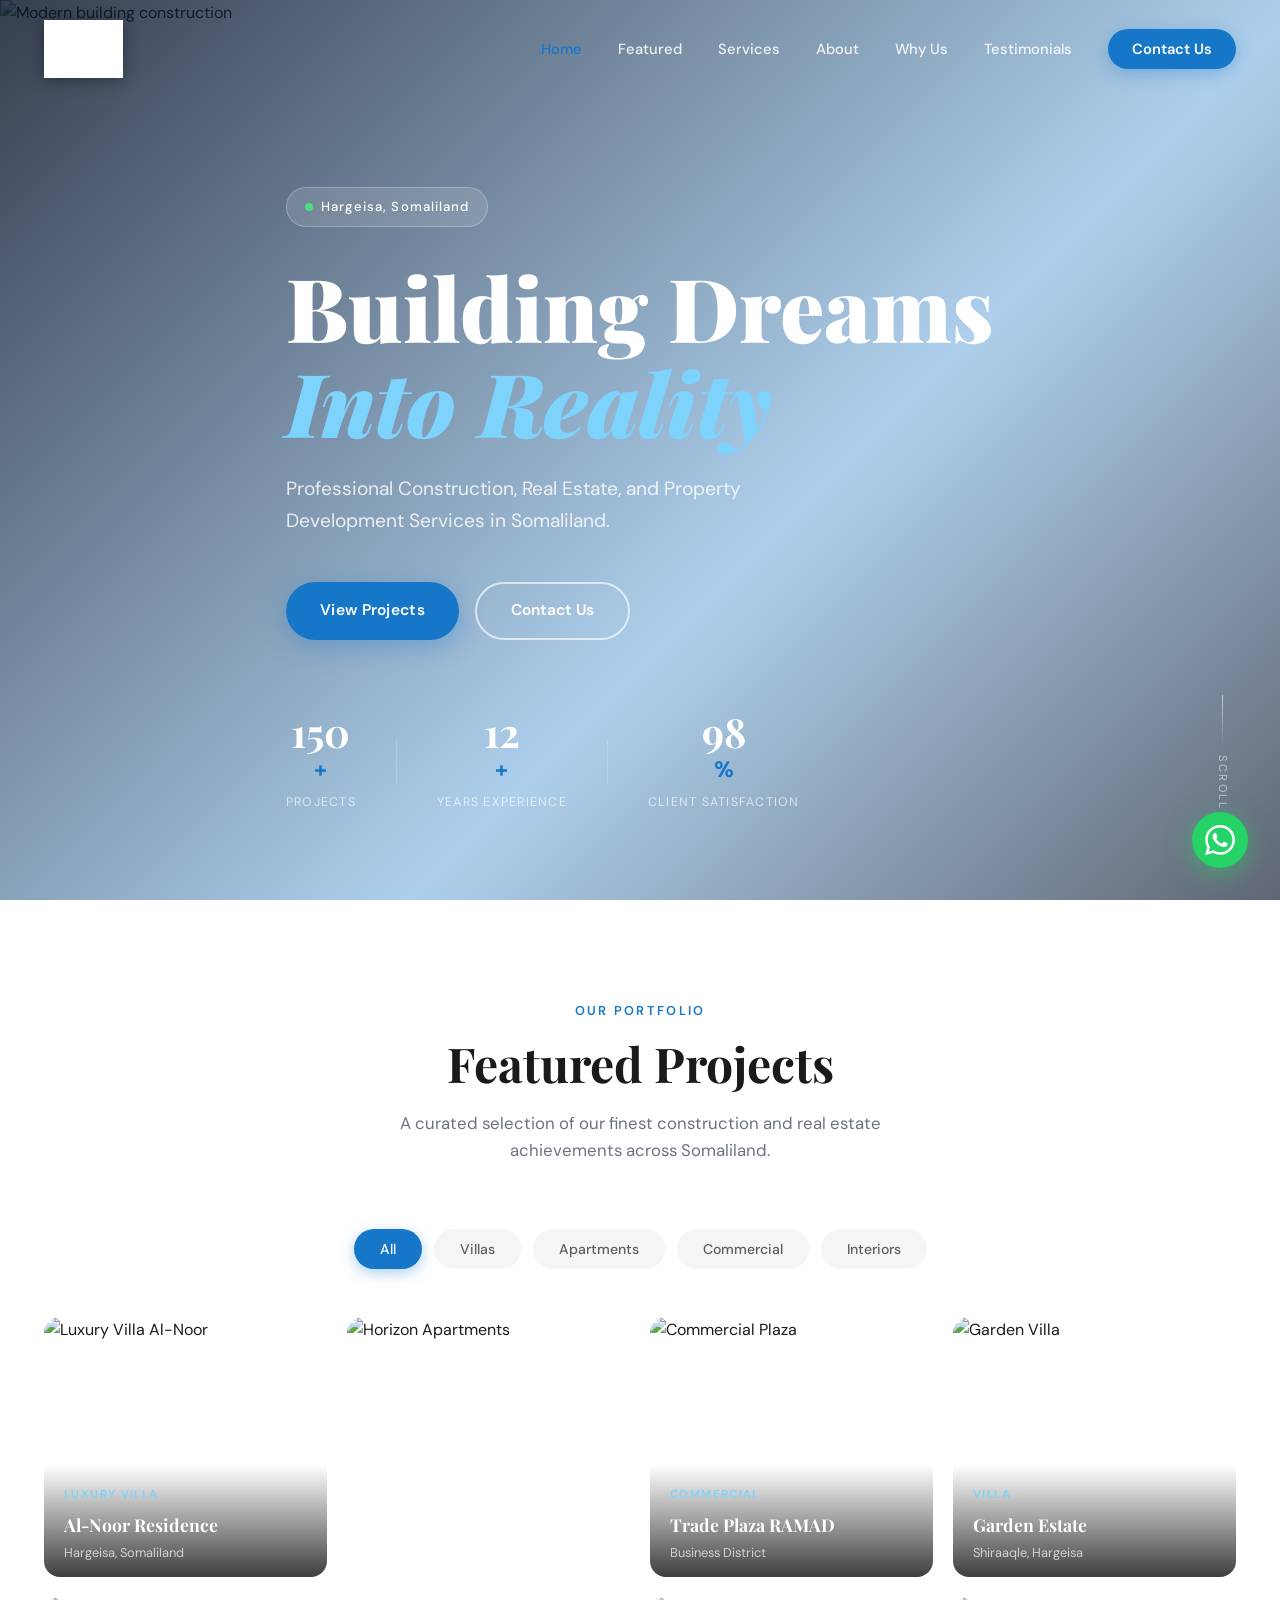
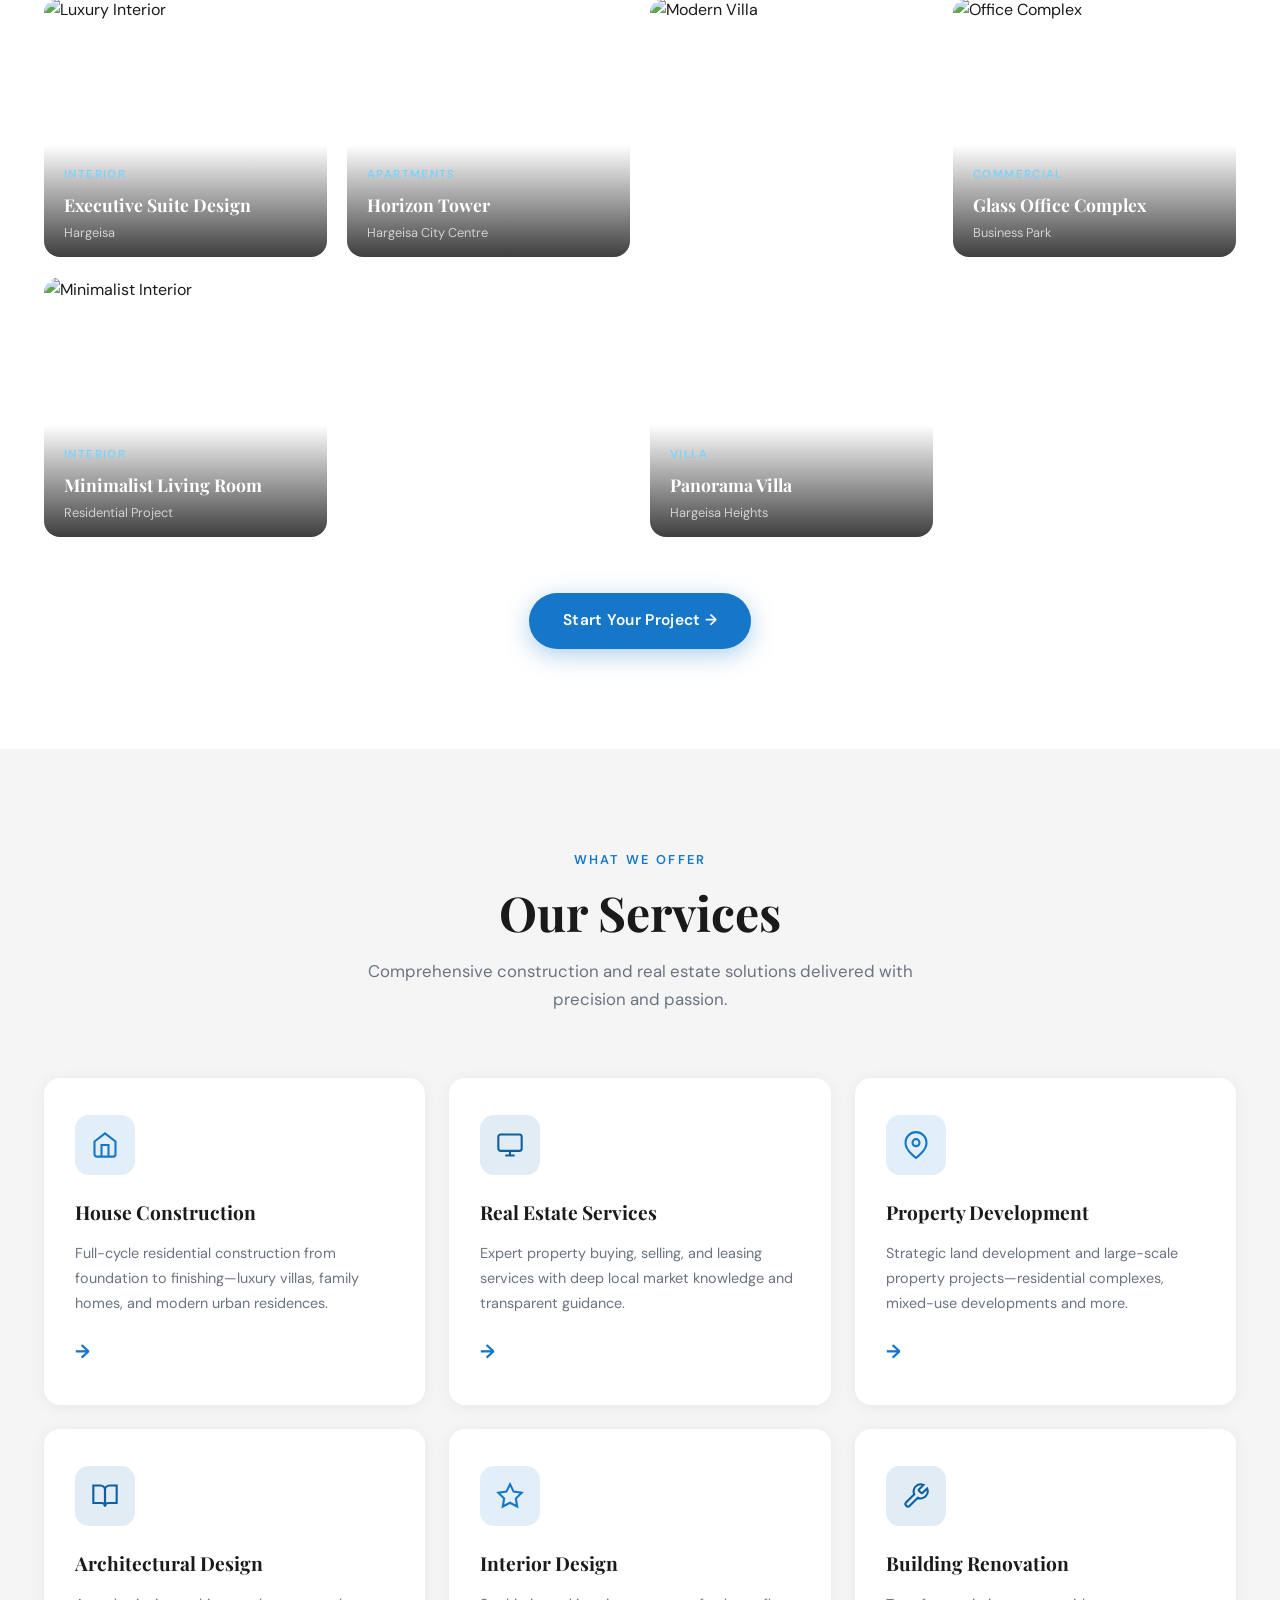
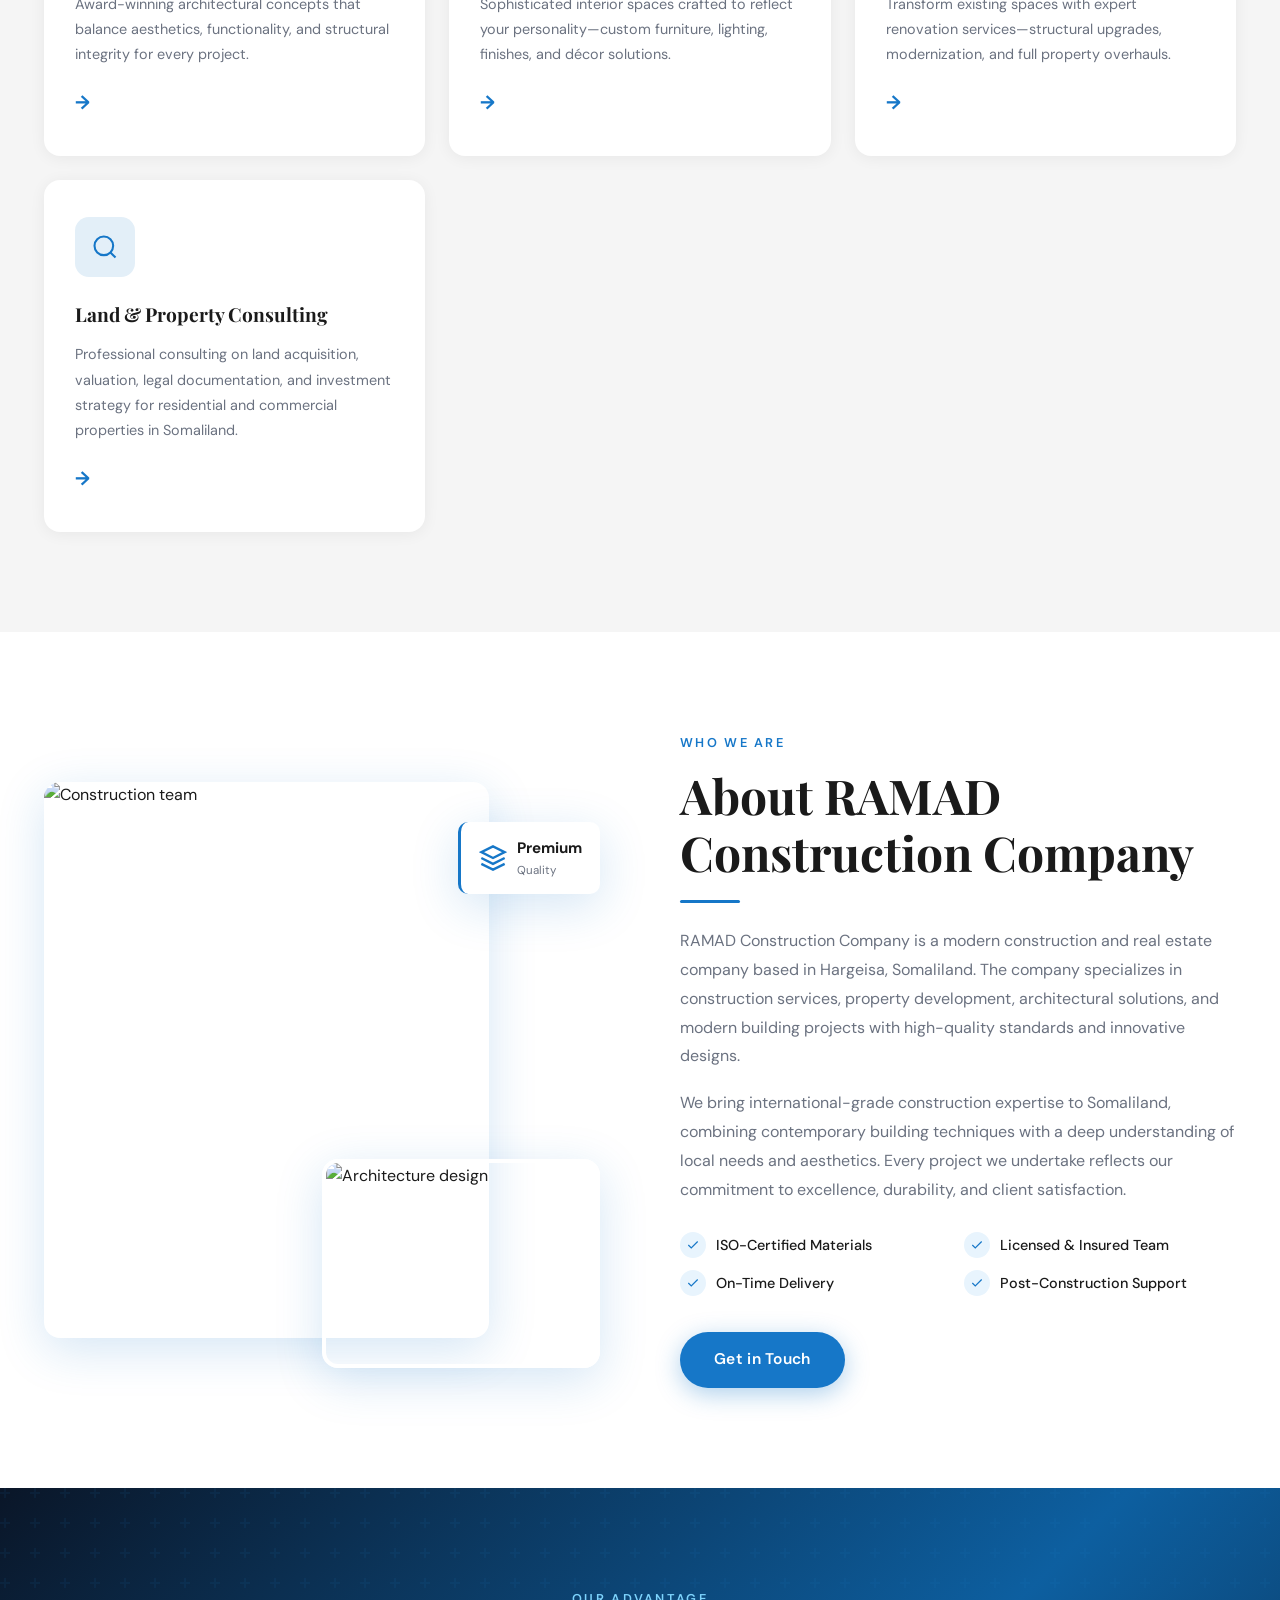
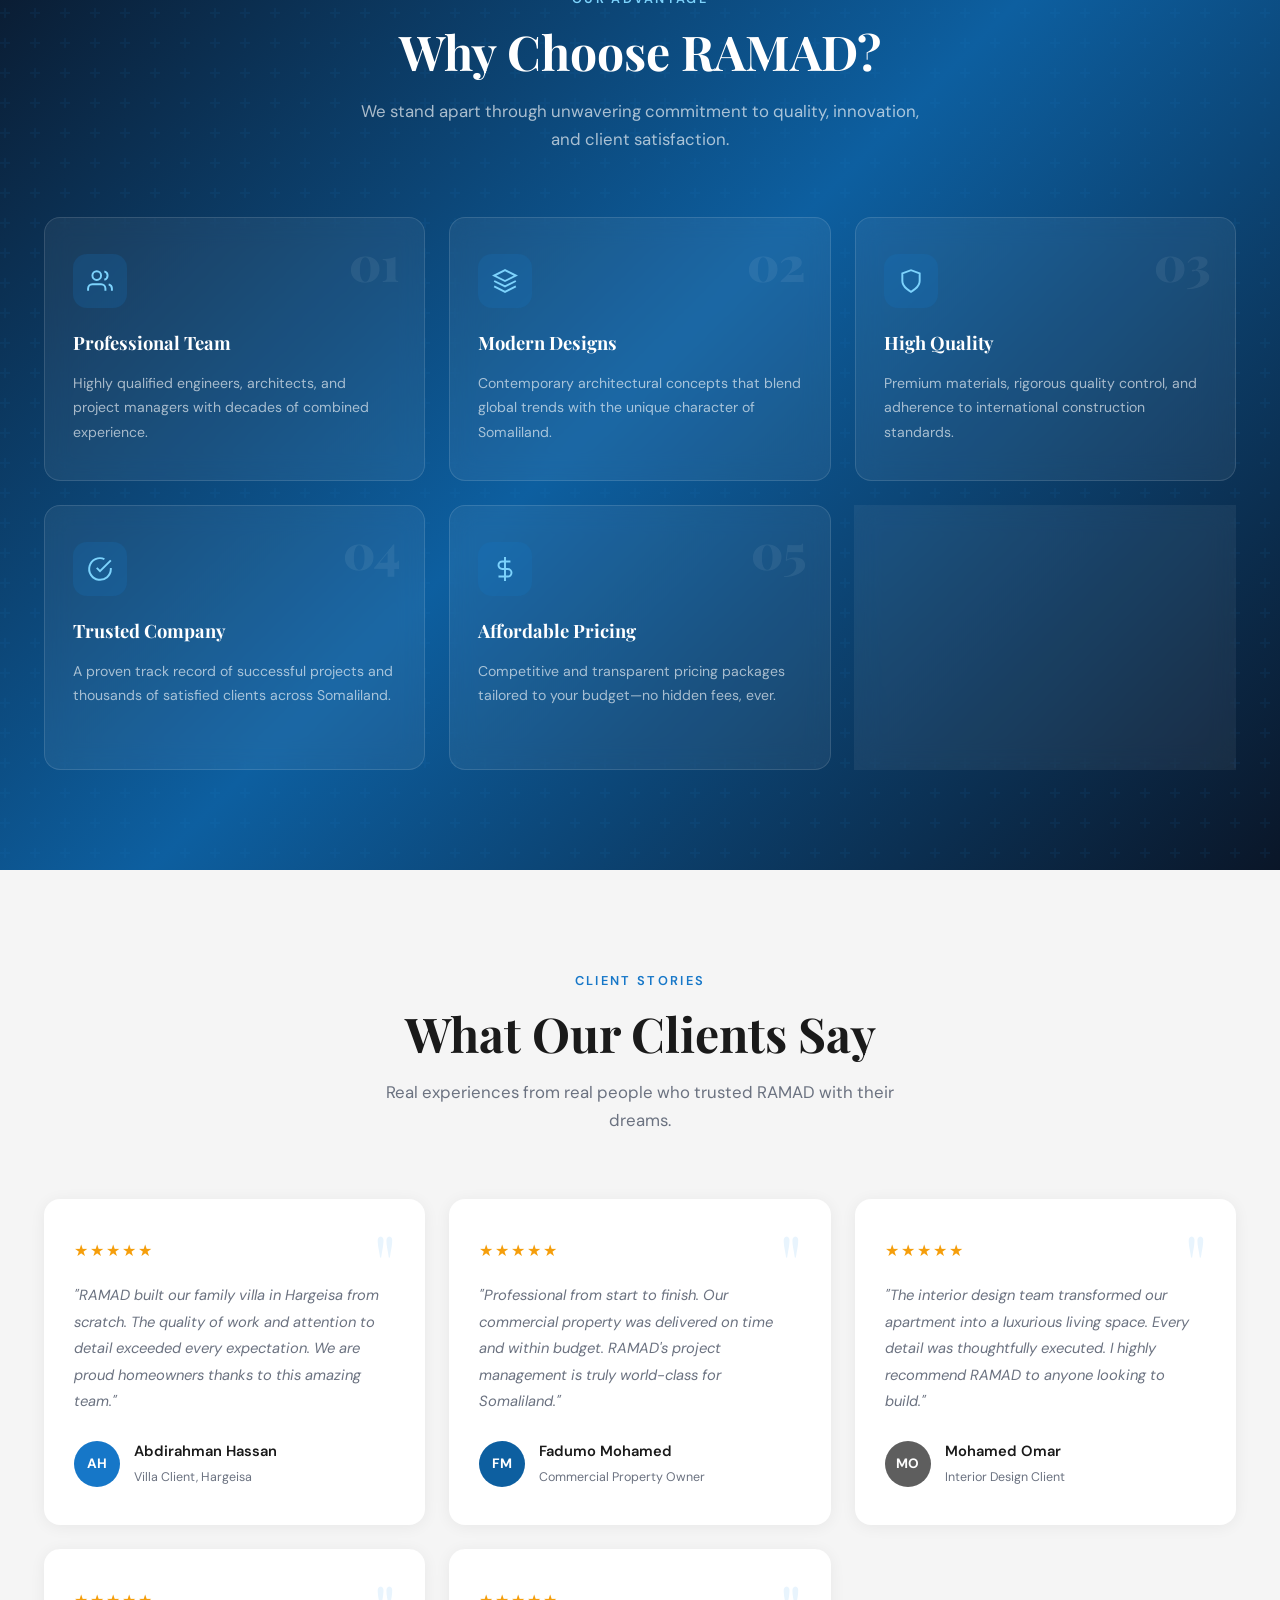
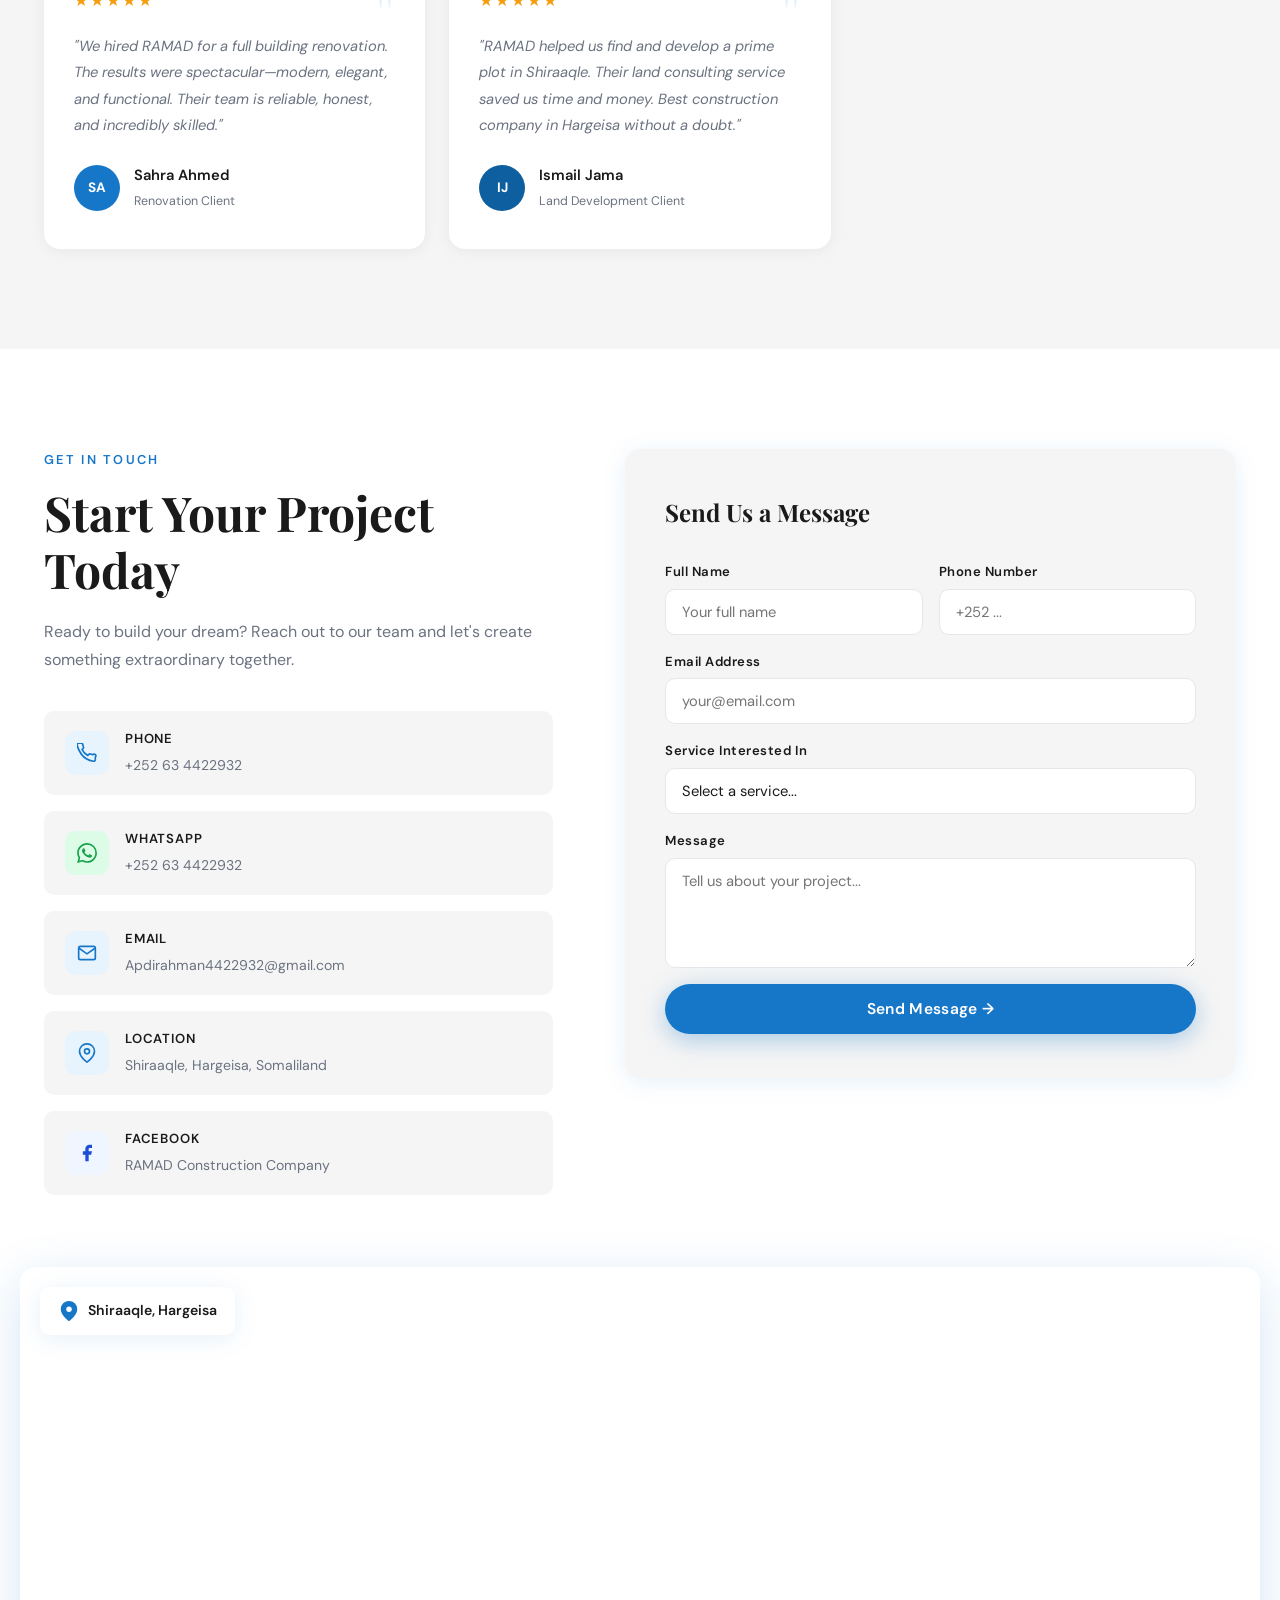
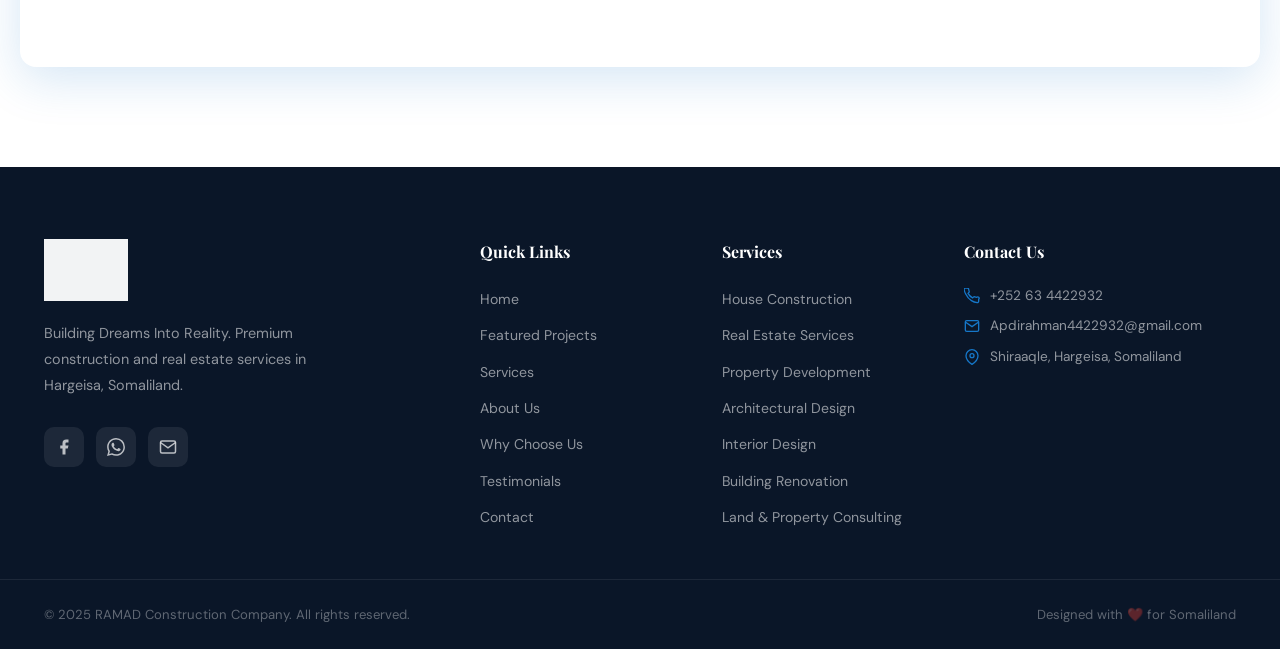
==== commit 66dd76ca: "index.html" ====
--- a/index.html
+++ b/index.html
@@ -3,6 +3,9 @@
 <head>
   <meta charset="UTF-8" />
   <meta name="viewport" content="width=device-width, initial-scale=1.0" />
+  <title>RAMAD CONSTRUCTION COMPANY</title>
+
+<meta name="description" content="Ramad Construction Company in Hargeisa Somaliland providing modern construction and engineering services.">
   <title>RAMAD Construction Company – Building Dreams Into Reality</title>
   <link rel="preconnect" href="https://fonts.googleapis.com" />
   <link rel="preconnect" href="https://fonts.gstatic.com" crossorigin />
@@ -462,4 +465,4 @@
 
 <script src="script.js"></script>
 </body>
-</html>+</html>
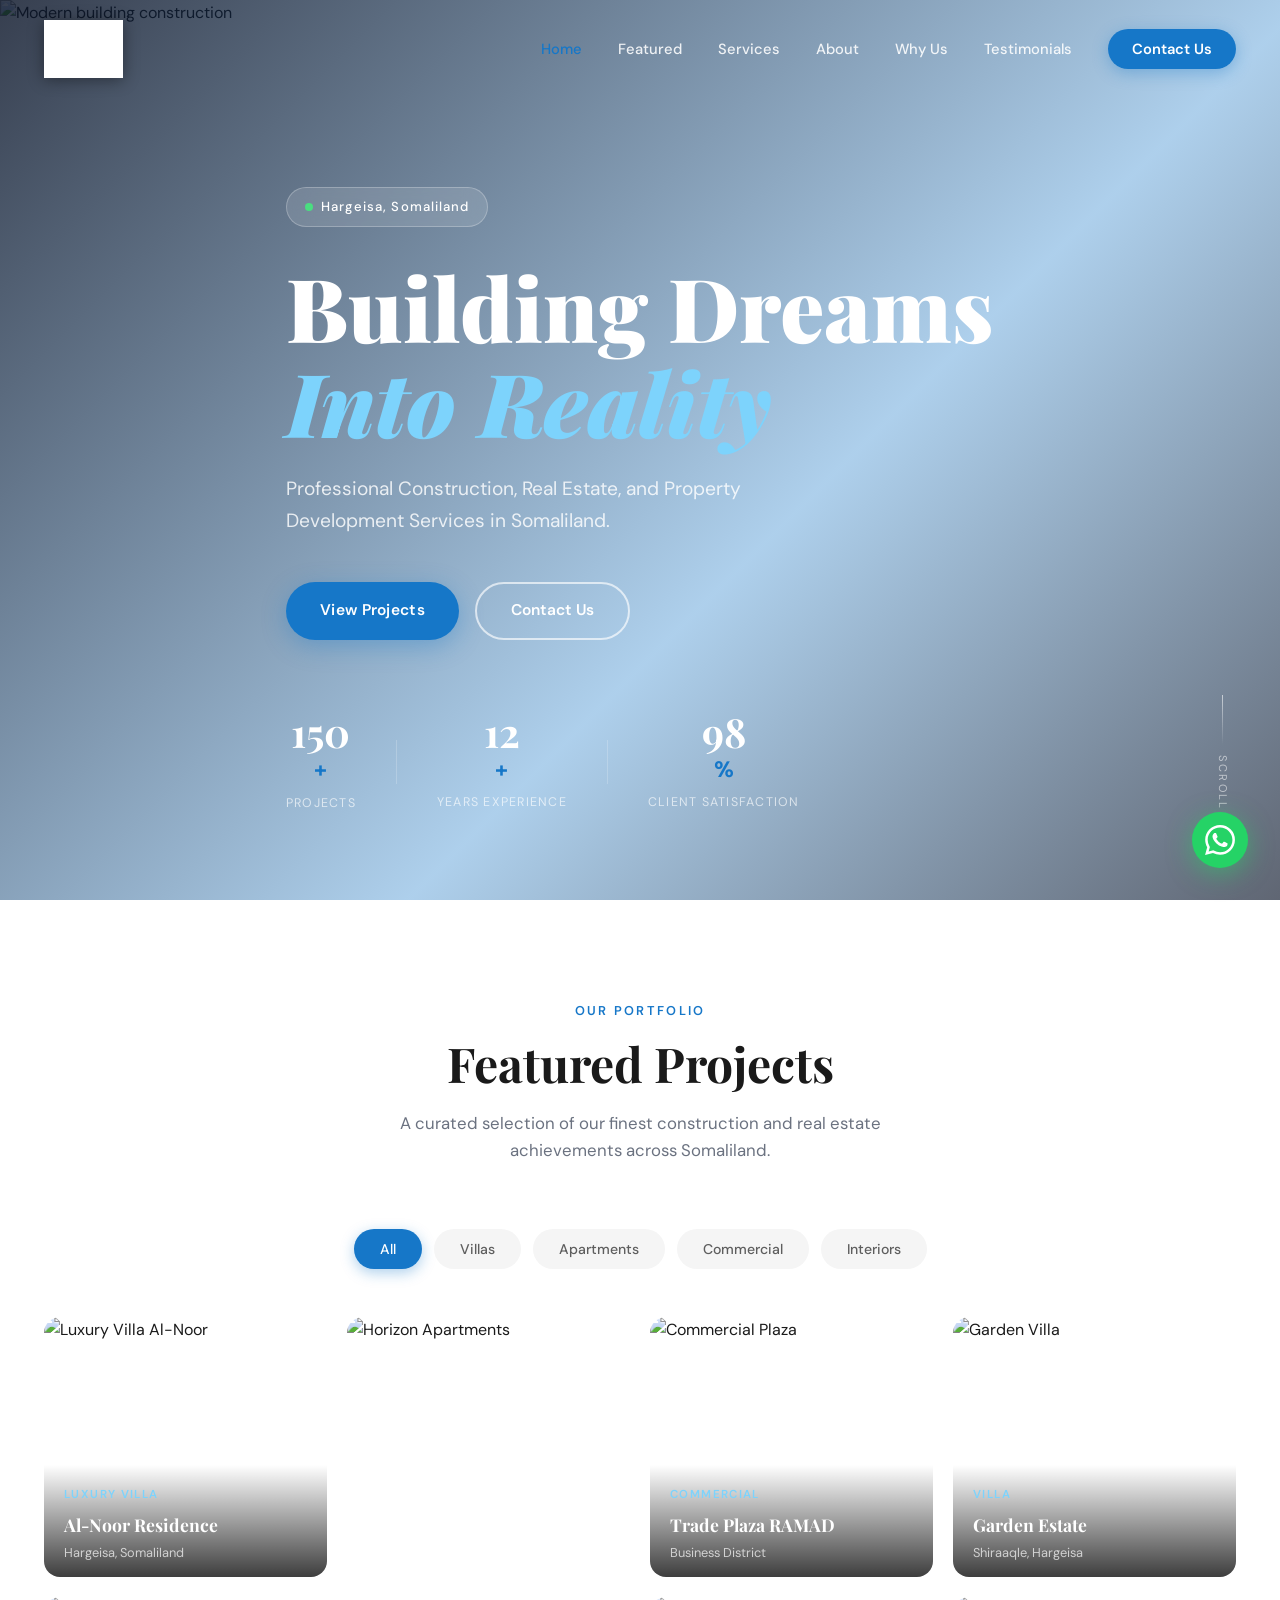
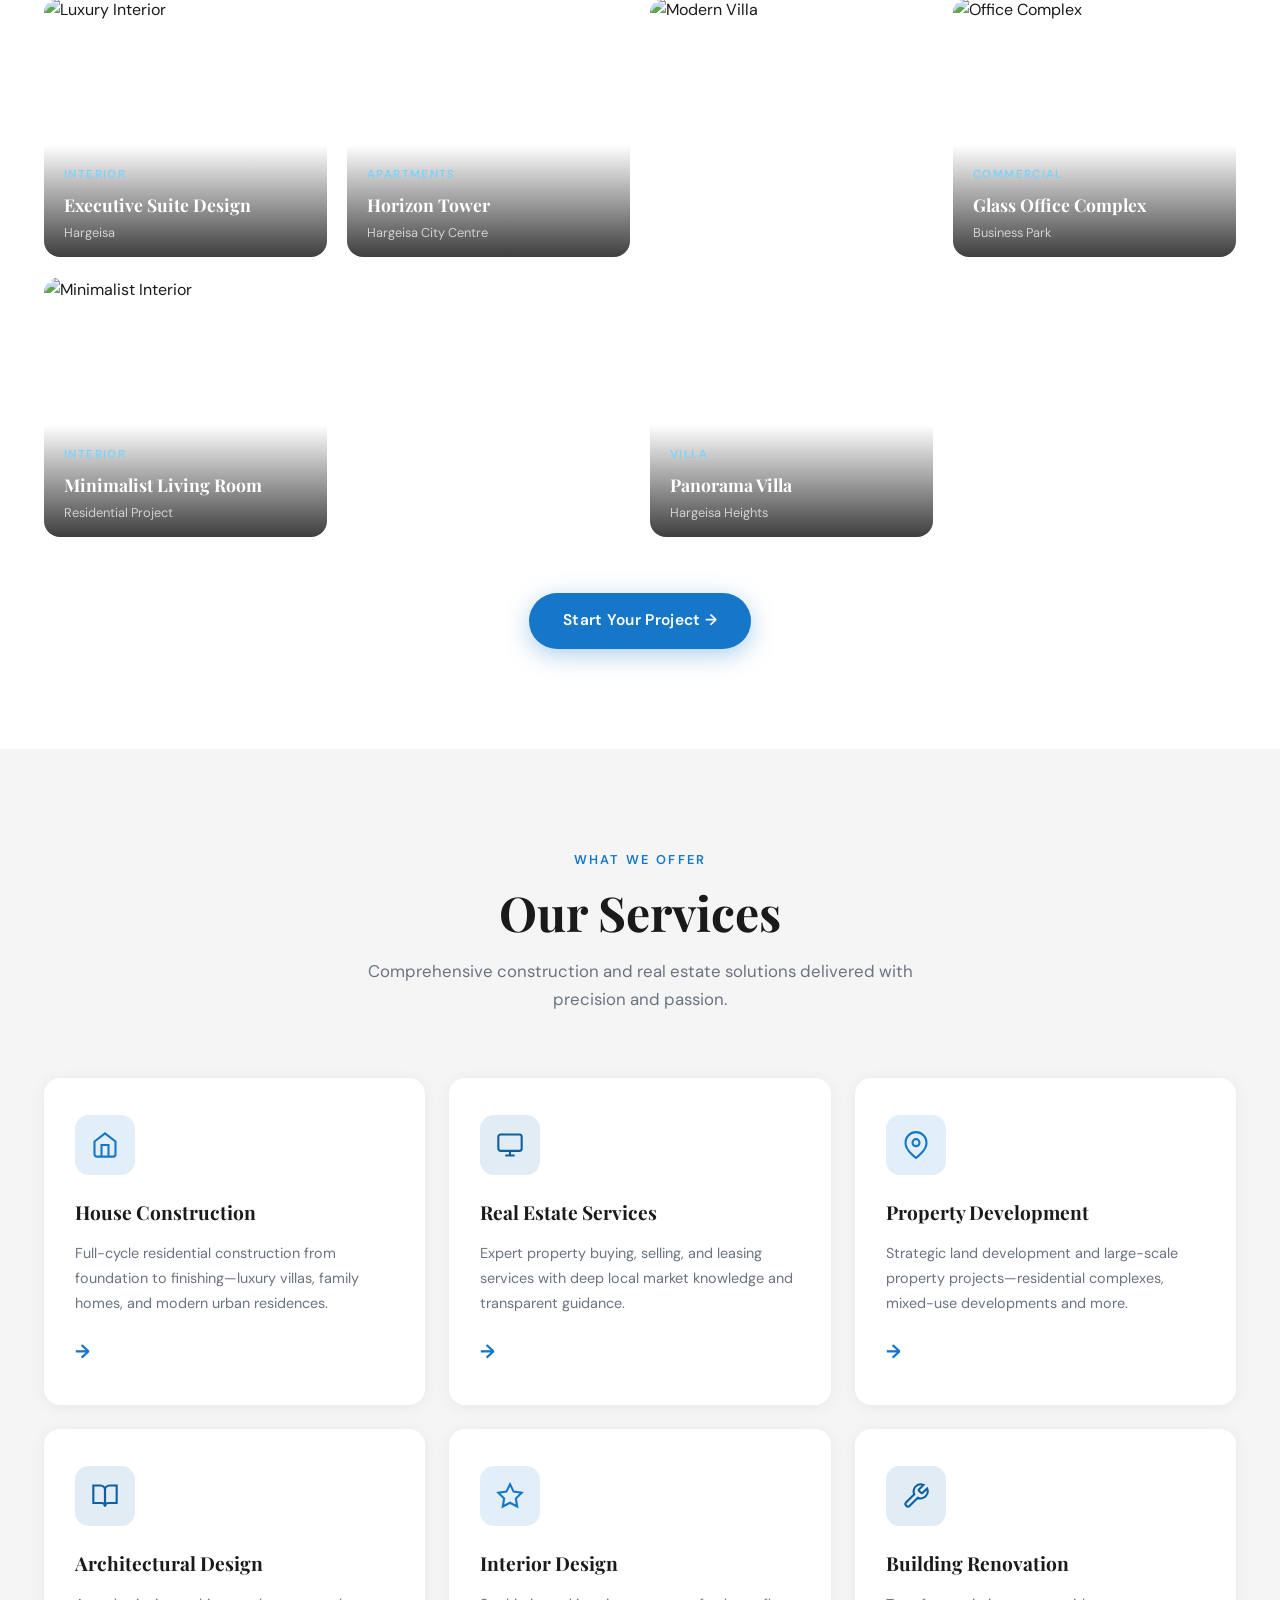
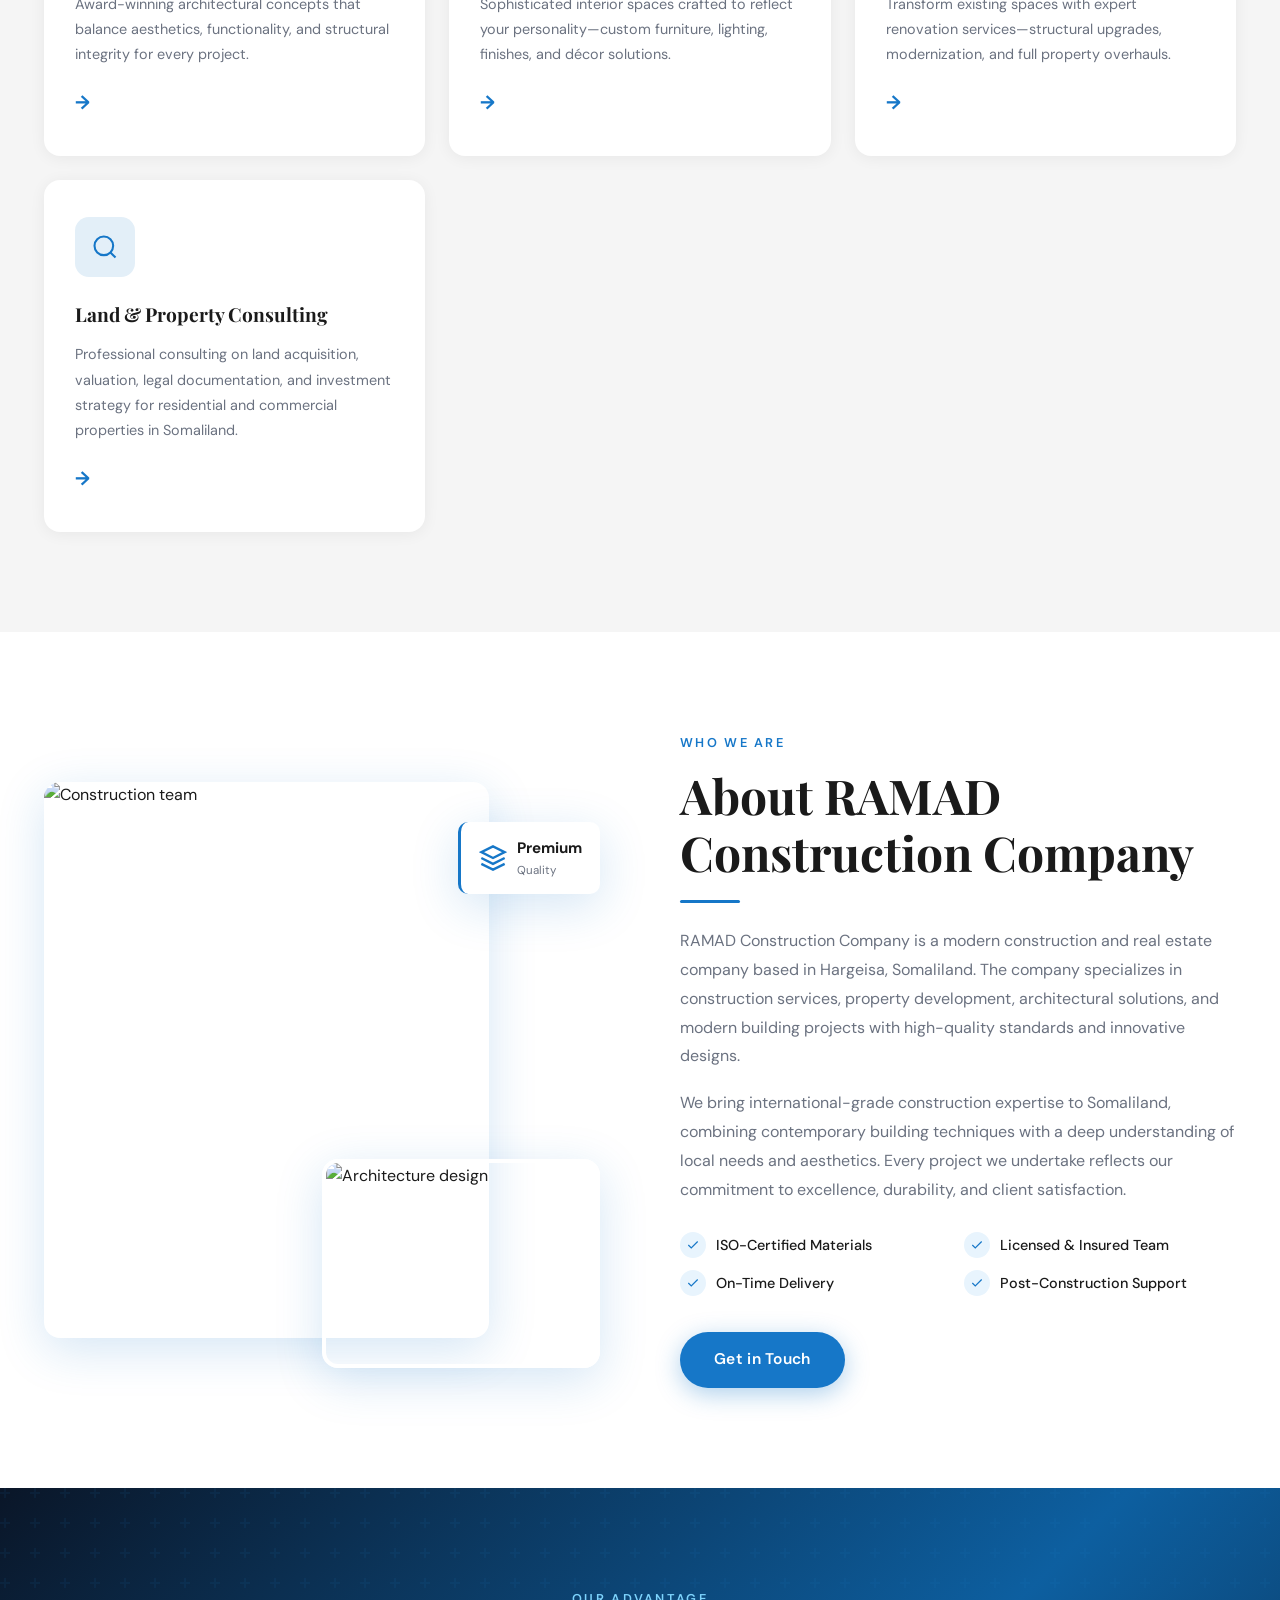
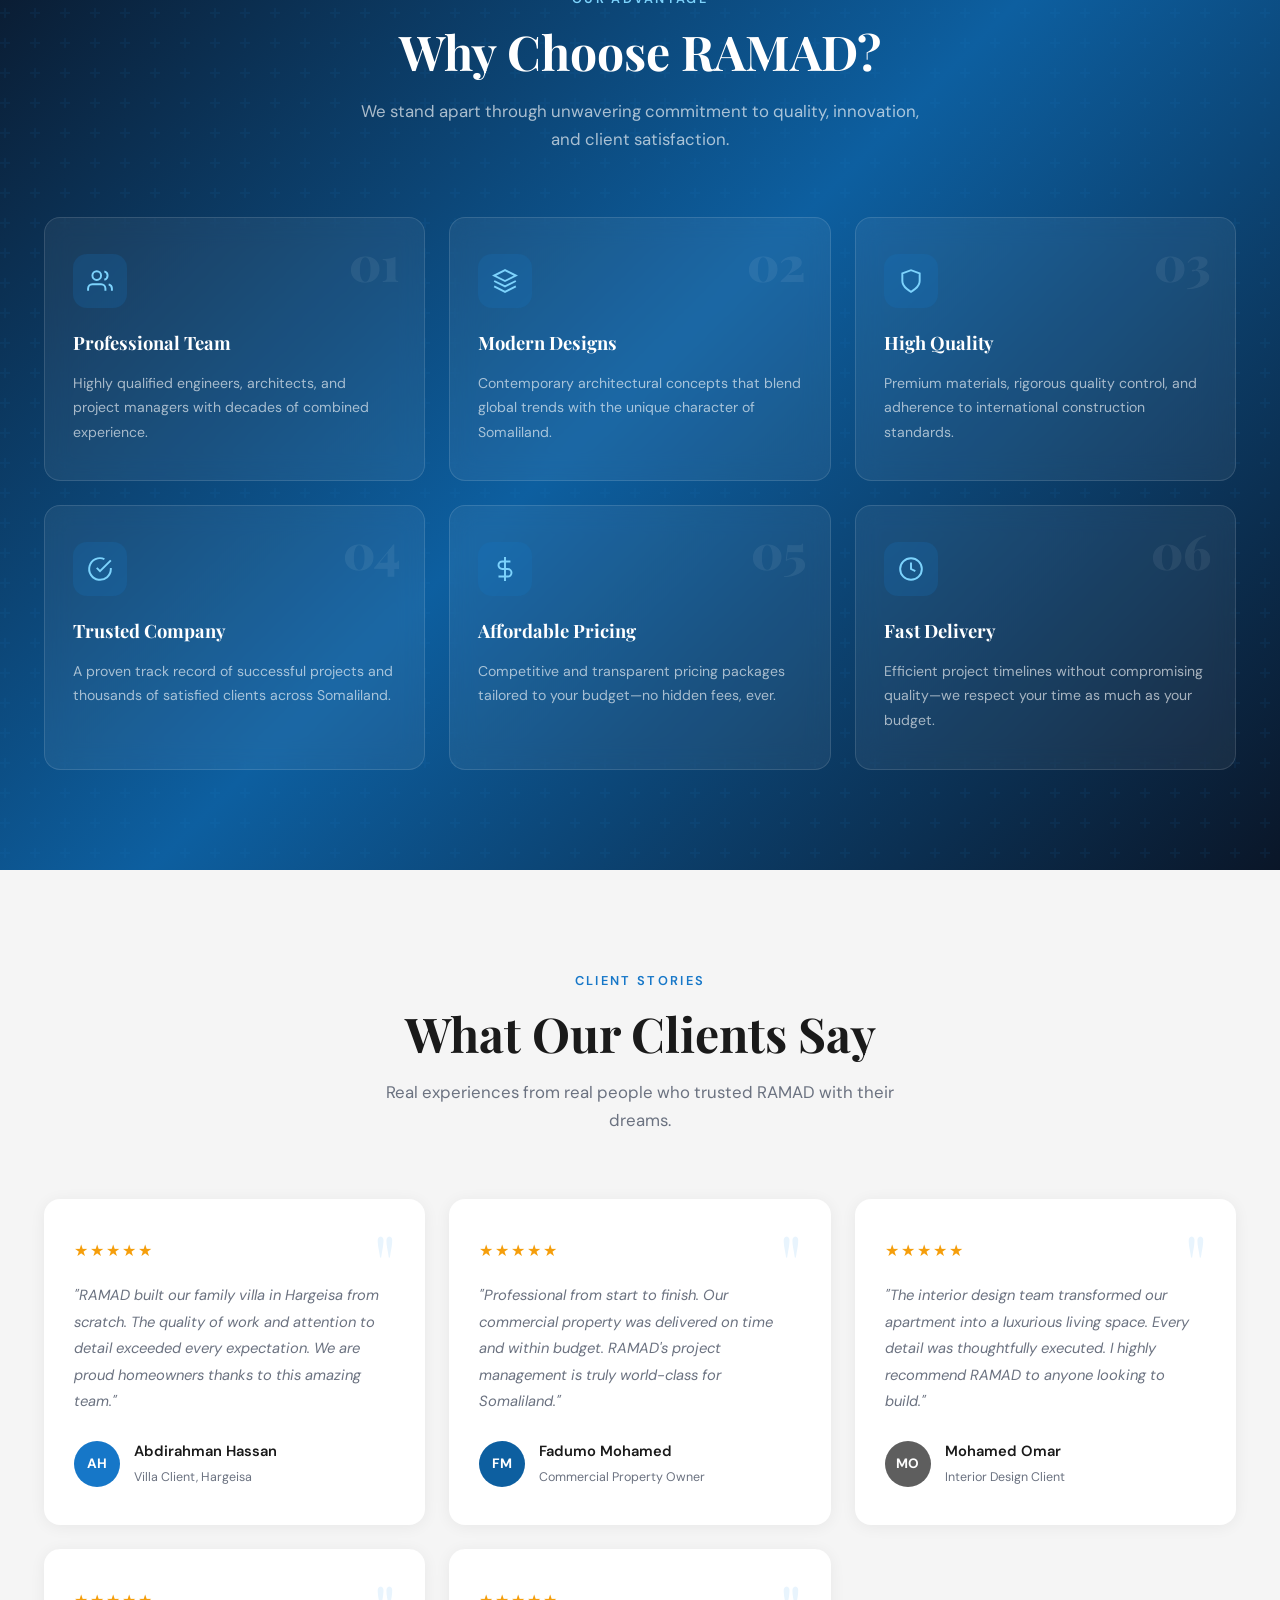
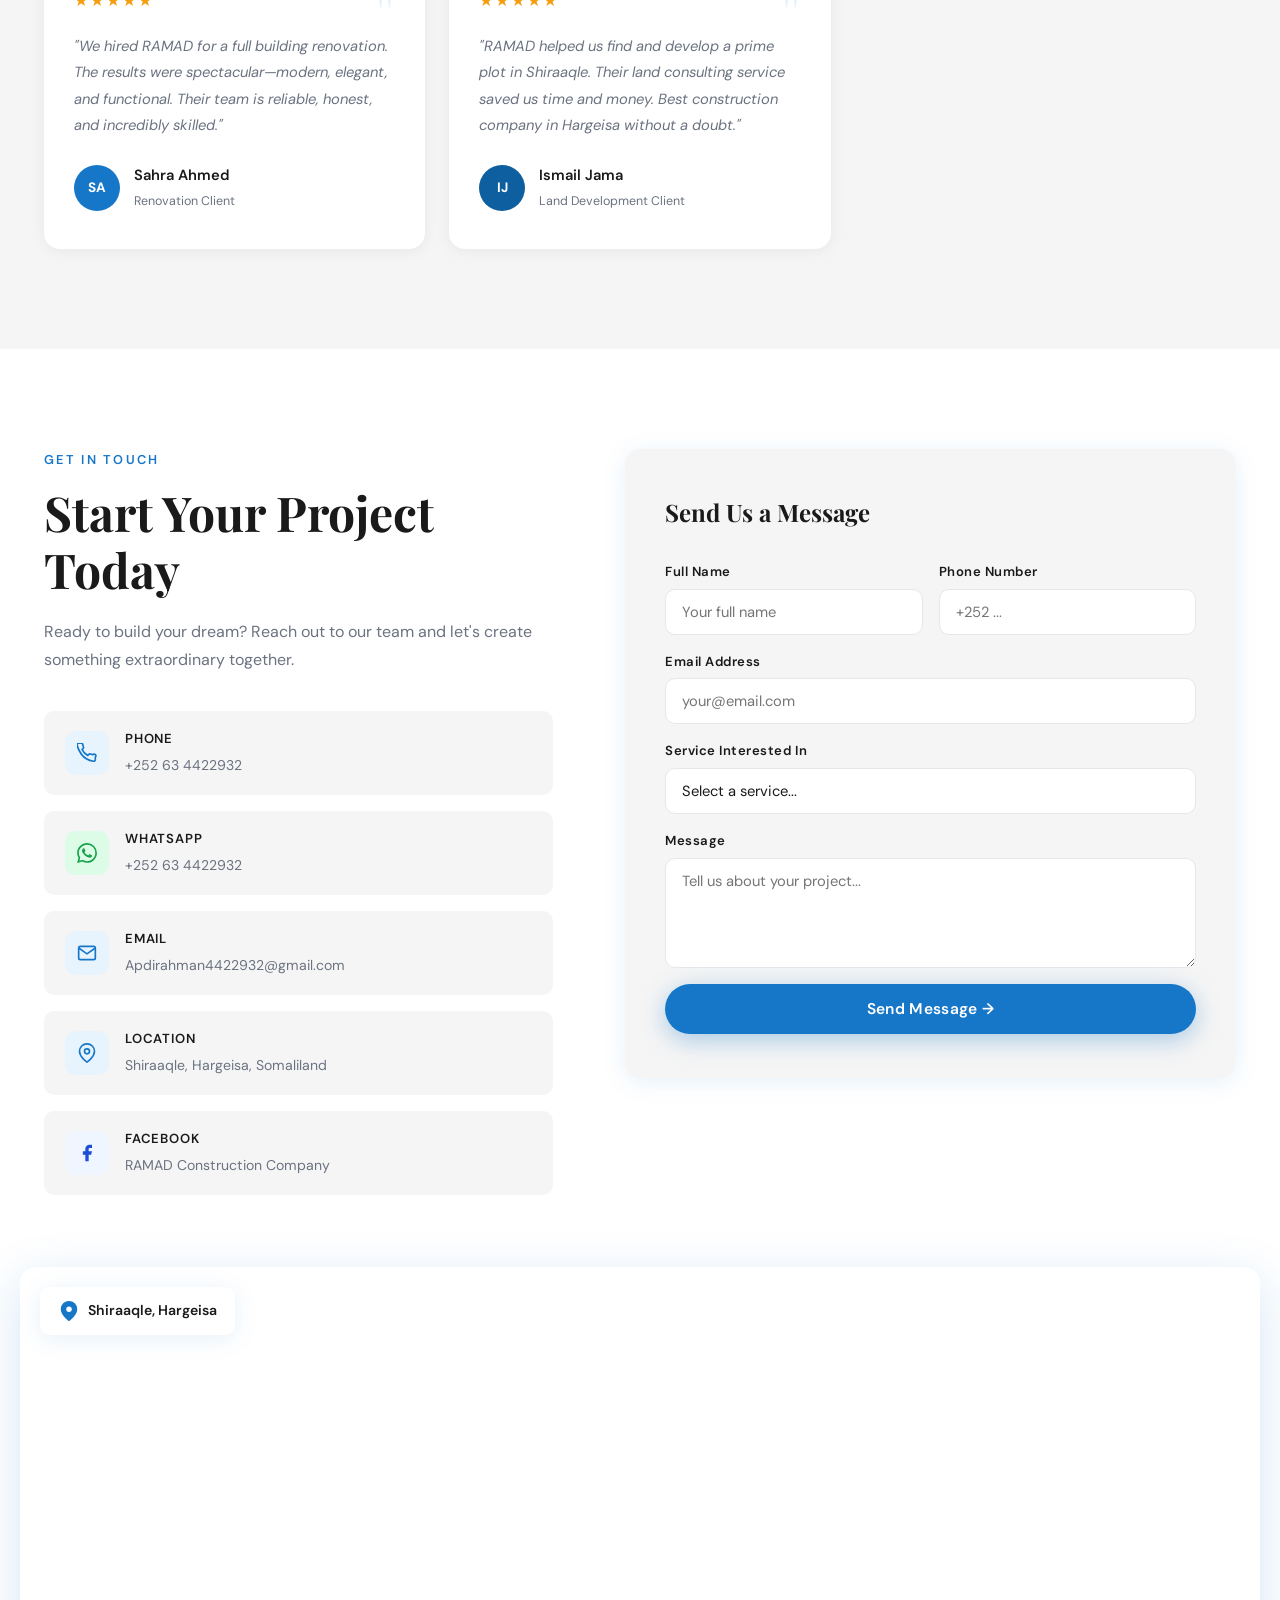
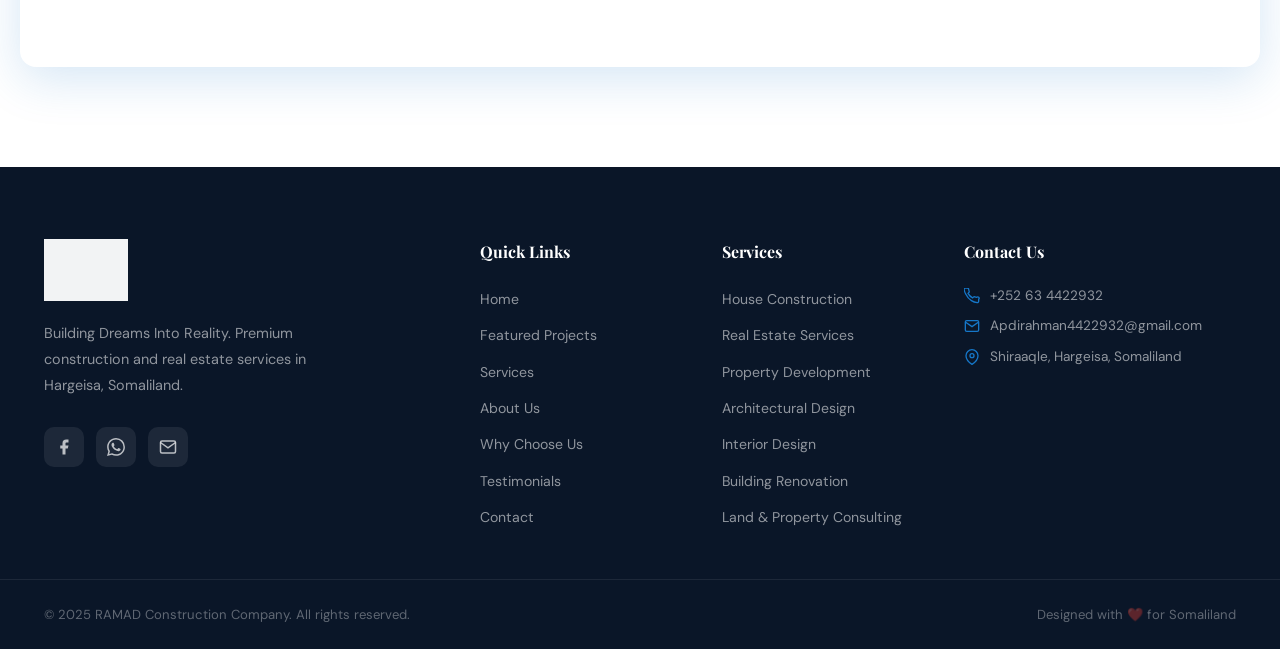
==== commit 238566b5: "Add files via upload" ====
--- a/index.html
+++ b/index.html
@@ -3,9 +3,6 @@
 <head>
   <meta charset="UTF-8" />
   <meta name="viewport" content="width=device-width, initial-scale=1.0" />
-  <title>RAMAD CONSTRUCTION COMPANY</title>
-
-<meta name="description" content="Ramad Construction Company in Hargeisa Somaliland providing modern construction and engineering services.">
   <title>RAMAD Construction Company – Building Dreams Into Reality</title>
   <link rel="preconnect" href="https://fonts.googleapis.com" />
   <link rel="preconnect" href="https://fonts.gstatic.com" crossorigin />
@@ -465,4 +462,4 @@
 
 <script src="script.js"></script>
 </body>
-</html>
+</html>
